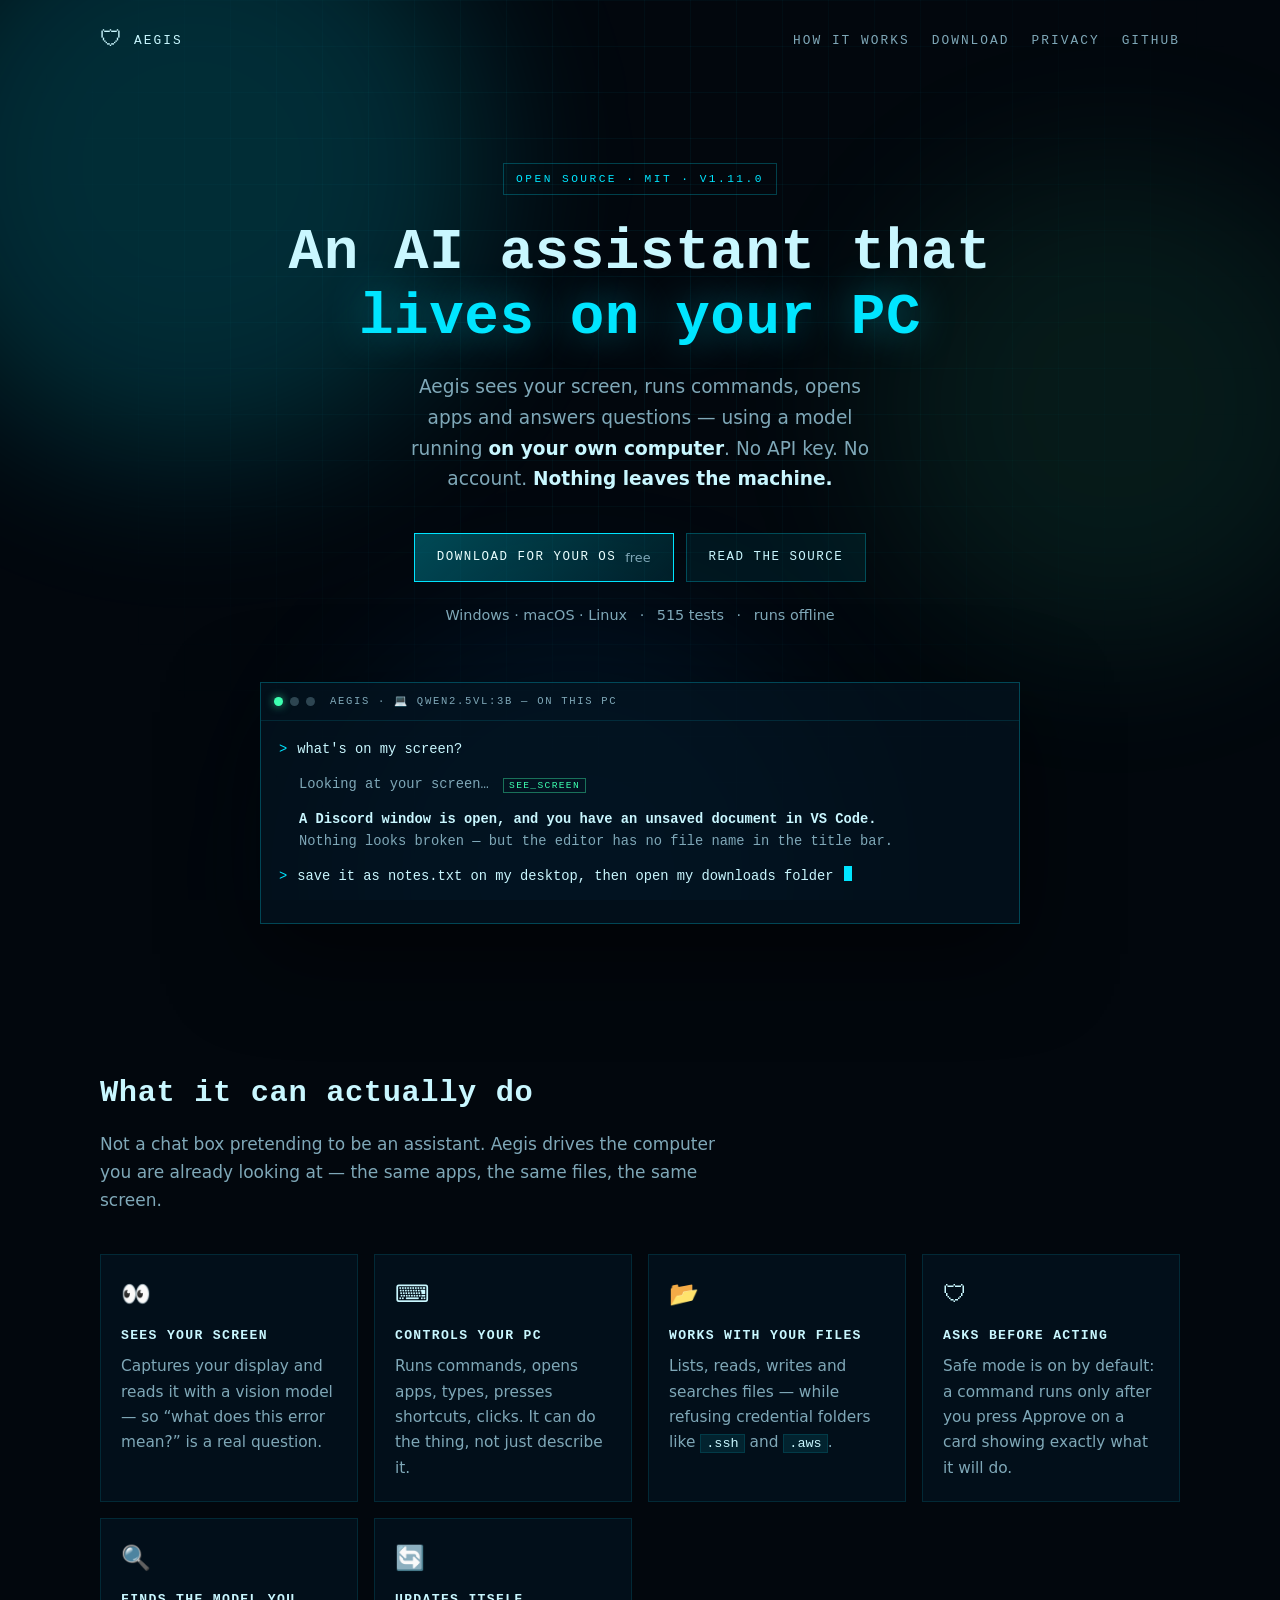
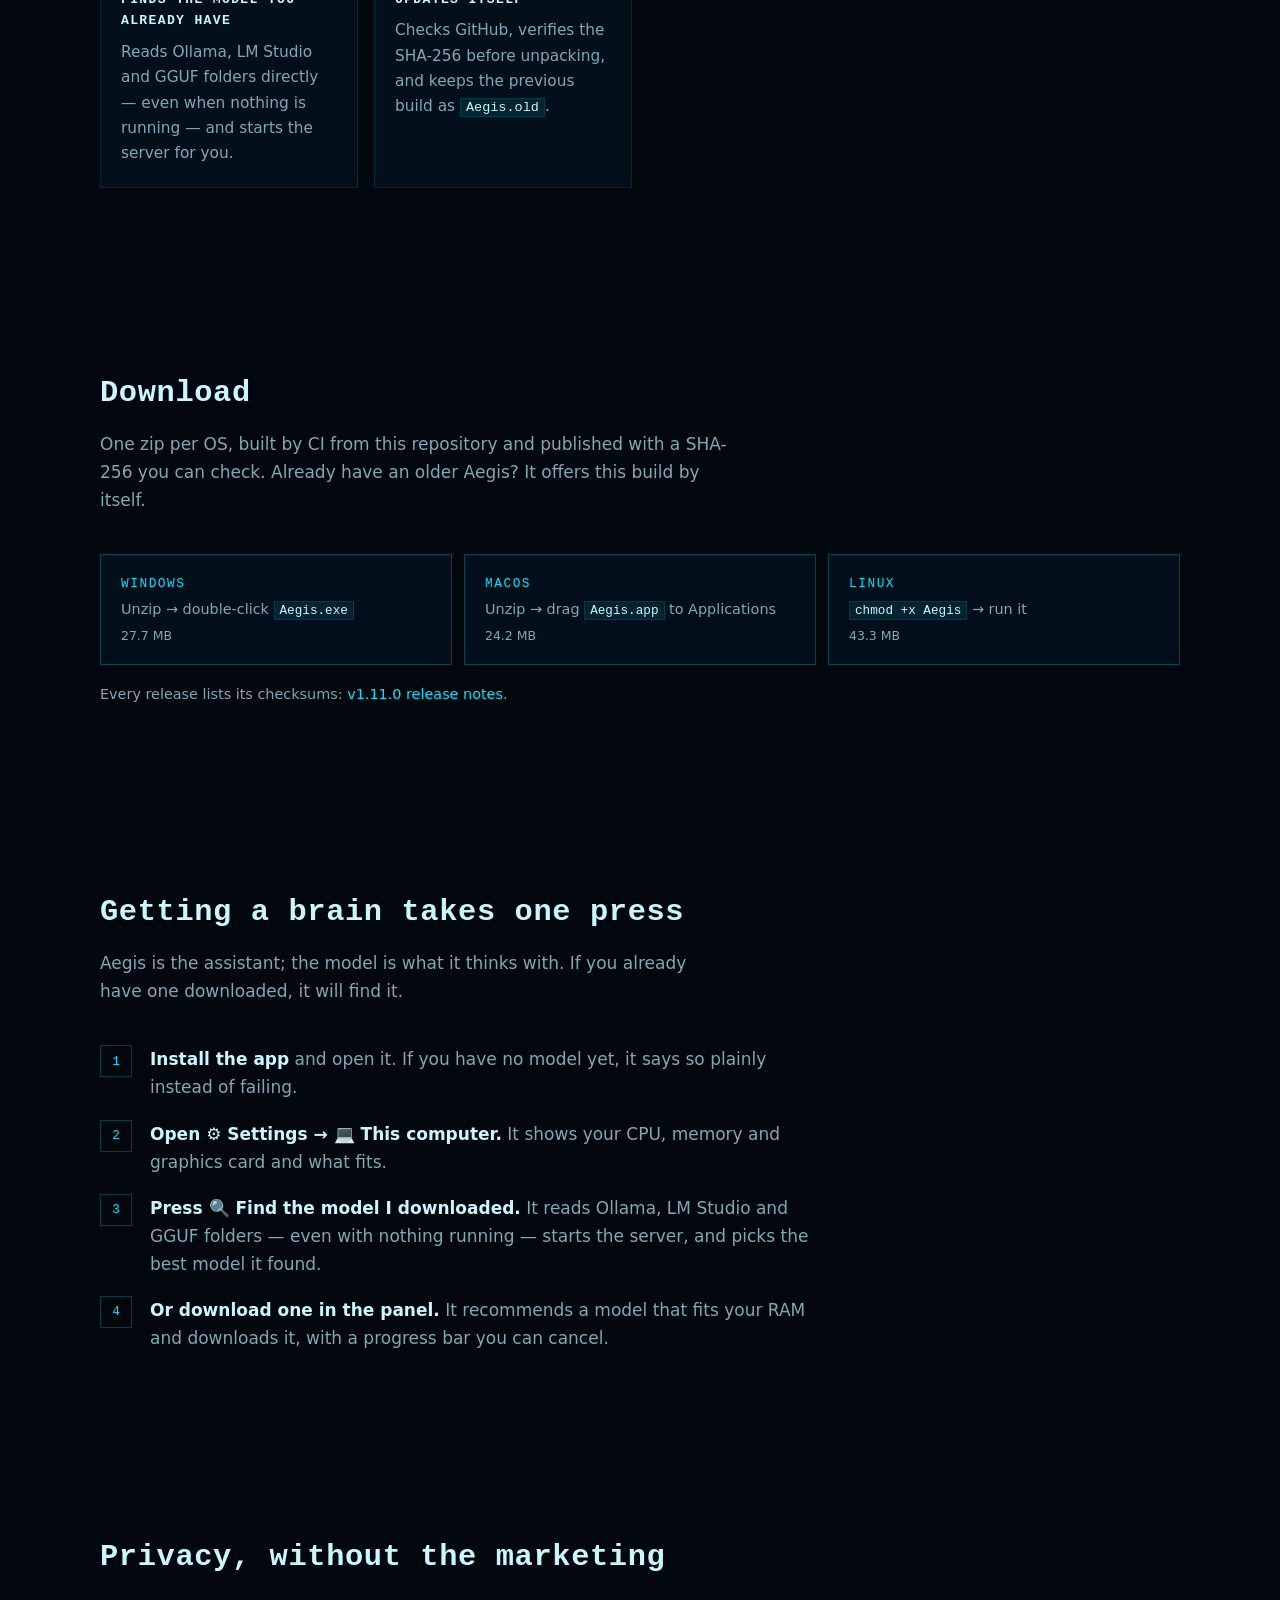
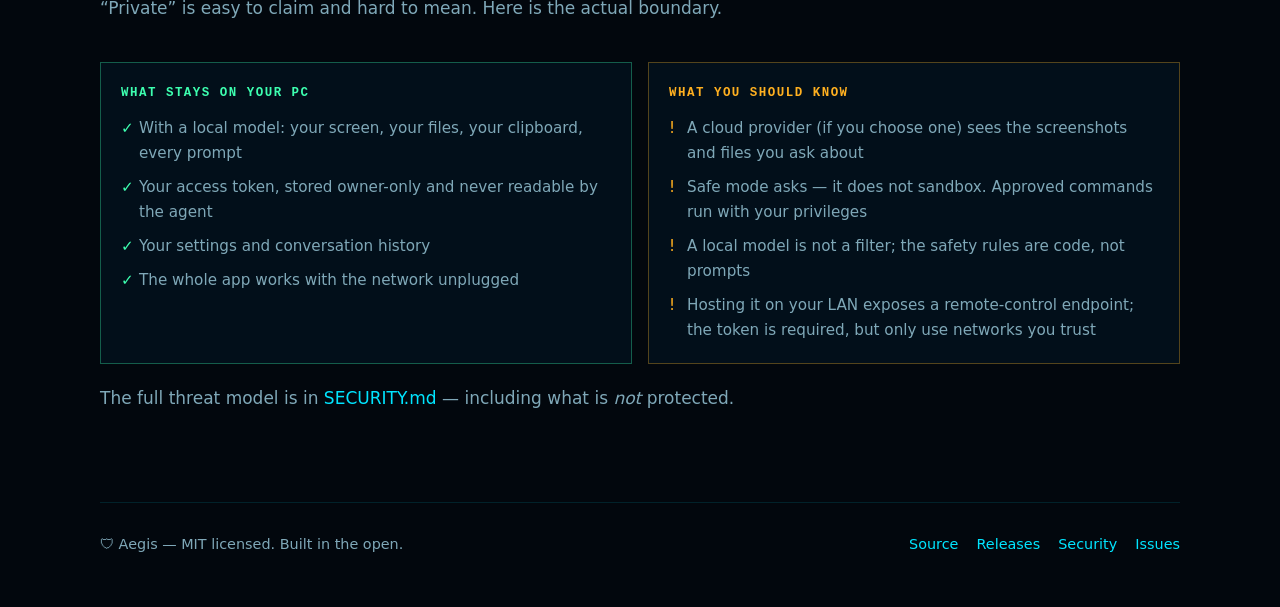
==== site/index.html @ ed48e394 "v1.11.0: find models in any app, and a real landing page Two things from "ok":   1. the wider model " ====
<!DOCTYPE html>
<html lang="en">
<head>
<meta charset="UTF-8" />
<meta name="viewport" content="width=device-width, initial-scale=1.0" />
<title>Aegis — a private AI assistant that lives on your PC</title>
<meta name="description" content="Aegis sees your screen, runs commands, opens apps and answers questions — using a model on your own computer. No API key, no account, nothing leaves the machine." />
<meta property="og:title" content="Aegis — a private AI assistant that lives on your PC" />
<meta property="og:description" content="Free, open source, runs on your own computer. No API key, no account, nothing leaves the machine." />
<meta property="og:type" content="website" />
<link rel="icon" href="data:image/svg+xml,%3Csvg xmlns='http://www.w3.org/2000/svg' viewBox='0 0 100 100'%3E%3Ctext y='.9em' font-size='90'%3E%F0%9F%9B%A1%3C/text%3E%3C/svg%3E" />
<style>
  :root {
    --c: #00e5ff;
    --c-dim: rgba(0, 229, 255, 0.62);
    --c-line: rgba(0, 229, 255, 0.26);
    --c-faint: rgba(0, 229, 255, 0.12);
    --bg: #02070d;
    --panel: rgba(4, 20, 32, 0.72);
    --text: #c9f7ff;
    --muted: #7fa8b8;
    --green: #3dffb0;
    --amber: #ffb020;
    --display: "Orbitron", ui-monospace, "SF Mono", Menlo, Consolas, monospace;
    --body: "Rajdhani", ui-sans-serif, system-ui, -apple-system, "Segoe UI", Roboto, sans-serif;
  }
  * { box-sizing: border-box; margin: 0; padding: 0; }
  html { scroll-behavior: smooth; }
  body {
    background: var(--bg); color: var(--text); font-family: var(--body);
    font-size: 17px; line-height: 1.65; overflow-x: hidden;
    -webkit-font-smoothing: antialiased;
  }
  a { color: var(--c); text-decoration: none; }
  a:hover { text-decoration: underline; }

  /* Animated background: the same aurora + grid the app uses. */
  .bg { position: fixed; inset: 0; z-index: -1; overflow: hidden; }
  .aurora {
    position: absolute; border-radius: 50%; filter: blur(80px); opacity: 0.5;
    animation: drift 22s ease-in-out infinite alternate;
  }
  .a1 { width: 46vw; height: 46vw; left: -8vw; top: -10vw; background: rgba(0, 229, 255, 0.35); }
  .a2 { width: 38vw; height: 38vw; right: -6vw; top: 18vh; background: rgba(61, 255, 176, 0.16); animation-delay: -7s; }
  .a3 { width: 40vw; height: 40vw; left: 25vw; bottom: -18vw; background: rgba(0, 140, 255, 0.2); animation-delay: -13s; }
  .grid {
    position: absolute; inset: 0;
    background-image: linear-gradient(rgba(0, 229, 255, 0.06) 1px, transparent 1px),
                      linear-gradient(90deg, rgba(0, 229, 255, 0.06) 1px, transparent 1px);
    background-size: 46px 46px;
    mask-image: radial-gradient(circle at 50% 30%, #000 0%, transparent 72%);
    -webkit-mask-image: radial-gradient(circle at 50% 30%, #000 0%, transparent 72%);
  }
  @keyframes drift {
    from { transform: translate3d(0, 0, 0) scale(1); }
    to { transform: translate3d(4vw, 3vh, 0) scale(1.12); }
  }
  @media (prefers-reduced-motion: reduce) {
    .aurora { animation: none; }
    html { scroll-behavior: auto; }
  }

  .wrap { width: min(1080px, 92vw); margin: 0 auto; }

  header.top {
    display: flex; align-items: center; justify-content: space-between;
    padding: 22px 0; font-family: var(--display); font-size: 0.8rem;
    letter-spacing: 0.16em; text-transform: uppercase;
  }
  .brand { display: flex; align-items: center; gap: 10px; color: var(--text); }
  .brand .mark { font-size: 1.4rem; }
  nav.top-links { display: flex; gap: 22px; }
  nav.top-links a { color: var(--muted); }
  nav.top-links a:hover { color: var(--c); text-decoration: none; }
  @media (max-width: 640px) { nav.top-links { display: none; } }

  /* Hero */
  .hero { padding: 9vh 0 6vh; text-align: center; }
  .eyebrow {
    display: inline-block; font-family: var(--display); font-size: 0.7rem;
    letter-spacing: 0.22em; text-transform: uppercase; color: var(--c);
    border: 1px solid var(--c-line); padding: 6px 12px; margin-bottom: 26px;
  }
  h1 {
    font-family: var(--display); font-size: clamp(2rem, 5.6vw, 3.6rem);
    line-height: 1.12; letter-spacing: 0.01em; font-weight: 800;
  }
  h1 .glow { color: var(--c); text-shadow: 0 0 40px rgba(0, 229, 255, 0.45); }
  .lede {
    max-width: 40ch; margin: 22px auto 0; font-size: 1.16rem; color: var(--muted);
  }
  .lede strong { color: var(--text); font-weight: 600; }

  .cta-row { display: flex; flex-wrap: wrap; gap: 12px; justify-content: center; margin-top: 38px; }
  .btn {
    display: inline-flex; align-items: center; gap: 9px;
    padding: 13px 22px; border: 1px solid var(--c-line);
    font-family: var(--display); font-size: 0.78rem; letter-spacing: 0.12em;
    text-transform: uppercase; color: var(--text); background: rgba(0, 229, 255, 0.07);
    transition: background 0.18s ease, border-color 0.18s ease, transform 0.18s ease;
  }
  .btn:hover { background: rgba(0, 229, 255, 0.16); border-color: var(--c); text-decoration: none; transform: translateY(-1px); }
  .btn.primary { background: linear-gradient(135deg, rgba(0, 229, 255, 0.3), rgba(0, 229, 255, 0.1)); border-color: var(--c); color: #eaffff; }
  .btn small { font-family: var(--body); letter-spacing: 0; text-transform: none; color: var(--muted); font-size: 0.8rem; }

  .trust { margin-top: 22px; font-size: 0.9rem; color: var(--faint, var(--muted)); }
  .trust span { margin: 0 8px; }

  /* Terminal demo */
  .demo {
    margin: 54px auto 0; max-width: 760px; text-align: left;
    background: var(--panel); border: 1px solid var(--c-line);
    box-shadow: 0 30px 90px rgba(0, 0, 0, 0.55);
  }
  .demo-bar {
    display: flex; align-items: center; gap: 7px; padding: 10px 13px;
    border-bottom: 1px solid var(--c-faint); font-family: var(--display);
    font-size: 0.66rem; letter-spacing: 0.16em; text-transform: uppercase; color: var(--muted);
  }
  .dot { width: 9px; height: 9px; border-radius: 50%; background: rgba(127, 168, 184, 0.35); }
  .dot.on { background: var(--green); box-shadow: 0 0 10px rgba(61, 255, 176, 0.7); }
  .demo-bar .title { margin-left: 8px; }
  .demo-body { padding: 18px 18px 22px; font-family: ui-monospace, "SF Mono", Menlo, Consolas, monospace; font-size: 0.86rem; }
  .line { margin: 0 0 12px; display: flex; gap: 10px; align-items: flex-start; }
  .prompt { color: var(--c); flex: none; }
  .said { color: var(--text); }
  .reply { color: var(--muted); padding-left: 20px; }
  .reply b { color: var(--text); font-weight: 600; }
  .tag {
    font-family: var(--display); font-size: 0.6rem; letter-spacing: 0.14em;
    text-transform: uppercase; color: var(--green); border: 1px solid rgba(61, 255, 176, 0.4);
    padding: 1px 5px; margin-left: 6px;
  }
  .caret { display: inline-block; width: 8px; height: 1.05em; background: var(--c); vertical-align: text-bottom; animation: blink 1.1s step-end infinite; }
  @keyframes blink { 50% { opacity: 0; } }
  @media (prefers-reduced-motion: reduce) { .caret { animation: none; } }

  /* Sections */
  section { padding: 10vh 0; }
  h2 {
    font-family: var(--display); font-size: clamp(1.3rem, 3vw, 1.9rem);
    letter-spacing: 0.02em; margin-bottom: 12px;
  }
  .section-lede { color: var(--muted); max-width: 58ch; margin-bottom: 40px; }

  .cards { display: grid; gap: 16px; grid-template-columns: repeat(auto-fit, minmax(250px, 1fr)); }
  .card {
    background: var(--panel); border: 1px solid var(--c-faint); padding: 20px;
    transition: border-color 0.18s ease, transform 0.18s ease;
  }
  .card:hover { border-color: var(--c-line); transform: translateY(-2px); }
  .card .icon { font-size: 1.5rem; display: block; margin-bottom: 10px; }
  .card h3 {
    font-family: var(--display); font-size: 0.82rem; letter-spacing: 0.1em;
    text-transform: uppercase; margin-bottom: 8px; color: var(--text);
  }
  .card p { color: var(--muted); font-size: 0.96rem; }

  /* Download table */
  .dl { display: grid; gap: 12px; grid-template-columns: repeat(auto-fit, minmax(240px, 1fr)); }
  .dl a {
    display: flex; flex-direction: column; gap: 4px; padding: 18px 20px;
    background: var(--panel); border: 1px solid var(--c-line); color: var(--text);
  }
  .dl a:hover { border-color: var(--c); text-decoration: none; background: rgba(0, 229, 255, 0.09); }
  .dl .os { font-family: var(--display); font-size: 0.8rem; letter-spacing: 0.12em; text-transform: uppercase; color: var(--c); }
  .dl .how { color: var(--muted); font-size: 0.9rem; }
  .dl .size { color: var(--muted); font-size: 0.78rem; font-variant-numeric: tabular-nums; }

  .steps { counter-reset: step; display: grid; gap: 18px; max-width: 720px; }
  .step { display: grid; grid-template-columns: 34px 1fr; gap: 16px; align-items: start; }
  .step::before {
    counter-increment: step; content: counter(step);
    font-family: var(--display); font-size: 0.8rem; color: var(--c);
    border: 1px solid var(--c-line); width: 30px; height: 30px;
    display: grid; place-items: center;
  }
  .step p { color: var(--muted); }
  .step strong { color: var(--text); }
  code {
    font-family: ui-monospace, Menlo, Consolas, monospace; font-size: 0.88em;
    background: rgba(0, 229, 255, 0.09); border: 1px solid var(--c-faint);
    padding: 1px 5px; color: var(--text);
  }

  /* Privacy: the honest part */
  .two { display: grid; gap: 16px; grid-template-columns: repeat(auto-fit, minmax(280px, 1fr)); }
  .box { border: 1px solid var(--c-faint); padding: 20px; background: var(--panel); }
  .box.yes { border-color: rgba(61, 255, 176, 0.32); }
  .box.no { border-color: rgba(255, 176, 32, 0.32); }
  .box h3 { font-family: var(--display); font-size: 0.78rem; letter-spacing: 0.12em; text-transform: uppercase; margin-bottom: 12px; }
  .box.yes h3 { color: var(--green); }
  .box.no h3 { color: var(--amber); }
  .box ul { list-style: none; display: grid; gap: 9px; }
  .box li { color: var(--muted); font-size: 0.95rem; padding-left: 18px; position: relative; }
  .box li::before { position: absolute; left: 0; }
  .box.yes li::before { content: "✓"; color: var(--green); }
  .box.no li::before { content: "!"; color: var(--amber); }

  footer {
    border-top: 1px solid var(--c-faint); padding: 30px 0 50px;
    font-size: 0.9rem; color: var(--muted);
  }
  footer .row { display: flex; flex-wrap: wrap; gap: 14px; justify-content: space-between; align-items: center; }
  footer nav { display: flex; gap: 18px; flex-wrap: wrap; }

  .reveal { opacity: 0; transform: translateY(14px); transition: opacity 0.6s ease, transform 0.6s ease; }
  .reveal.in { opacity: 1; transform: none; }
  @media (prefers-reduced-motion: reduce) { .reveal { opacity: 1; transform: none; transition: none; } }
</style>
</head>
<body>
<div class="bg" aria-hidden="true">
  <div class="aurora a1"></div>
  <div class="aurora a2"></div>
  <div class="aurora a3"></div>
  <div class="grid"></div>
</div>

<div class="wrap">
  <header class="top">
    <span class="brand"><span class="mark" aria-hidden="true">🛡</span> Aegis</span>
    <nav class="top-links">
      <a href="#how">How it works</a>
      <a href="#download">Download</a>
      <a href="#privacy">Privacy</a>
      <a href="https://github.com/samuelmelkie2020-hue/Aegis">GitHub</a>
    </nav>
  </header>

  <main>
    <section class="hero">
      <span class="eyebrow">Open source · MIT · v1.11.0</span>
      <h1>An AI assistant that<br /><span class="glow">lives on your PC</span></h1>
      <p class="lede">
        Aegis sees your screen, runs commands, opens apps and answers questions —
        using a model running <strong>on your own computer</strong>.
        No API key. No account. <strong>Nothing leaves the machine.</strong>
      </p>

      <div class="cta-row">
        <a class="btn primary" href="#download">Download for your OS <small>free</small></a>
        <a class="btn" href="https://github.com/samuelmelkie2020-hue/Aegis">Read the source</a>
      </div>

      <p class="trust">
        Windows · macOS · Linux
        <span aria-hidden="true">·</span> 515 tests
        <span aria-hidden="true">·</span> runs offline
      </p>

      <div class="demo" role="img" aria-label="A conversation with Aegis: the user asks what is on their screen, Aegis looks at the screen and answers.">
        <div class="demo-bar">
          <span class="dot on"></span><span class="dot"></span><span class="dot"></span>
          <span class="title">Aegis · 💻 qwen2.5vl:3b — on this PC</span>
        </div>
        <div class="demo-body">
          <p class="line"><span class="prompt">&gt;</span><span class="said">what's on my screen?</span></p>
          <p class="line reply"><span>Looking at your screen… <span class="tag">see_screen</span></span></p>
          <p class="line reply"><span><b>A Discord window is open, and you have an unsaved document in VS Code.</b><br />
            Nothing looks broken — but the editor has no file name in the title bar.</span></p>
          <p class="line"><span class="prompt">&gt;</span><span class="said">save it as notes.txt on my desktop, then open my downloads folder</span><span class="caret" aria-hidden="true"></span></p>
        </div>
      </div>
    </section>

    <section id="how" class="reveal">
      <h2>What it can actually do</h2>
      <p class="section-lede">
        Not a chat box pretending to be an assistant. Aegis drives the computer you are
        already looking at — the same apps, the same files, the same screen.
      </p>
      <div class="cards">
        <div class="card"><span class="icon" aria-hidden="true">👀</span><h3>Sees your screen</h3>
          <p>Captures your display and reads it with a vision model — so “what does this error mean?” is a real question.</p></div>
        <div class="card"><span class="icon" aria-hidden="true">⌨️</span><h3>Controls your PC</h3>
          <p>Runs commands, opens apps, types, presses shortcuts, clicks. It can do the thing, not just describe it.</p></div>
        <div class="card"><span class="icon" aria-hidden="true">📂</span><h3>Works with your files</h3>
          <p>Lists, reads, writes and searches files — while refusing credential folders like <code>.ssh</code> and <code>.aws</code>.</p></div>
        <div class="card"><span class="icon" aria-hidden="true">🛡</span><h3>Asks before acting</h3>
          <p>Safe mode is on by default: a command runs only after you press Approve on a card showing exactly what it will do.</p></div>
        <div class="card"><span class="icon" aria-hidden="true">🔍</span><h3>Finds the model you already have</h3>
          <p>Reads Ollama, LM Studio and GGUF folders directly — even when nothing is running — and starts the server for you.</p></div>
        <div class="card"><span class="icon" aria-hidden="true">🔄</span><h3>Updates itself</h3>
          <p>Checks GitHub, verifies the SHA-256 before unpacking, and keeps the previous build as <code>Aegis.old</code>.</p></div>
      </div>
    </section>

    <section id="download" class="reveal">
      <h2>Download</h2>
      <p class="section-lede">
        One zip per OS, built by CI from this repository and published with a SHA-256
        you can check. Already have an older Aegis? It offers this build by itself.
      </p>
      <div class="dl">
        <a href="https://github.com/samuelmelkie2020-hue/Aegis/releases/download/v1.11.0/Aegis-windows.zip">
          <span class="os">Windows</span>
          <span class="how">Unzip → double-click <code>Aegis.exe</code></span>
          <span class="size">27.7 MB</span>
        </a>
        <a href="https://github.com/samuelmelkie2020-hue/Aegis/releases/download/v1.11.0/Aegis-macos.zip">
          <span class="os">macOS</span>
          <span class="how">Unzip → drag <code>Aegis.app</code> to Applications</span>
          <span class="size">24.2 MB</span>
        </a>
        <a href="https://github.com/samuelmelkie2020-hue/Aegis/releases/download/v1.11.0/Aegis-linux.zip">
          <span class="os">Linux</span>
          <span class="how"><code>chmod +x Aegis</code> → run it</span>
          <span class="size">43.3 MB</span>
        </a>
      </div>
      <p style="margin-top: 18px; color: var(--muted); font-size: 0.9rem;">
        Every release lists its checksums:
        <a href="https://github.com/samuelmelkie2020-hue/Aegis/releases/tag/v1.11.0">v1.11.0 release notes</a>.
      </p>
    </section>

    <section class="reveal">
      <h2>Getting a brain takes one press</h2>
      <p class="section-lede">
        Aegis is the assistant; the model is what it thinks with. If you already have one
        downloaded, it will find it.
      </p>
      <div class="steps">
        <div class="step"><p><strong>Install the app</strong> and open it. If you have no model yet, it says so plainly instead of failing.</p></div>
        <div class="step"><p><strong>Open ⚙️ Settings → 💻 This computer.</strong> It shows your CPU, memory and graphics card and what fits.</p></div>
        <div class="step"><p><strong>Press 🔍 Find the model I downloaded.</strong> It reads Ollama, LM Studio and GGUF folders — even with nothing running — starts the server, and picks the best model it found.</p></div>
        <div class="step"><p><strong>Or download one in the panel.</strong> It recommends a model that fits your RAM and downloads it, with a progress bar you can cancel.</p></div>
      </div>
    </section>

    <section id="privacy" class="reveal">
      <h2>Privacy, without the marketing</h2>
      <p class="section-lede">
        “Private” is easy to claim and hard to mean. Here is the actual boundary.
      </p>
      <div class="two">
        <div class="box yes">
          <h3>What stays on your PC</h3>
          <ul>
            <li>With a local model: your screen, your files, your clipboard, every prompt</li>
            <li>Your access token, stored owner-only and never readable by the agent</li>
            <li>Your settings and conversation history</li>
            <li>The whole app works with the network unplugged</li>
          </ul>
        </div>
        <div class="box no">
          <h3>What you should know</h3>
          <ul>
            <li>A cloud provider (if you choose one) sees the screenshots and files you ask about</li>
            <li>Safe mode asks — it does not sandbox. Approved commands run with your privileges</li>
            <li>A local model is not a filter; the safety rules are code, not prompts</li>
            <li>Hosting it on your LAN exposes a remote-control endpoint; the token is required, but only use networks you trust</li>
          </ul>
        </div>
      </div>
      <p style="margin-top: 20px; color: var(--muted);">
        The full threat model is in
        <a href="https://github.com/samuelmelkie2020-hue/Aegis/blob/main/SECURITY.md">SECURITY.md</a>
        — including what is <em>not</em> protected.
      </p>
    </section>
  </main>

  <footer>
    <div class="row">
      <span>🛡 Aegis — MIT licensed. Built in the open.</span>
      <nav>
        <a href="https://github.com/samuelmelkie2020-hue/Aegis">Source</a>
        <a href="https://github.com/samuelmelkie2020-hue/Aegis/releases">Releases</a>
        <a href="https://github.com/samuelmelkie2020-hue/Aegis/blob/main/SECURITY.md">Security</a>
        <a href="https://github.com/samuelmelkie2020-hue/Aegis/issues">Issues</a>
      </nav>
    </div>
  </footer>
</div>

<script>
  // Reveal on scroll, with no dependency and no layout shift if JS is off.
  const items = document.querySelectorAll(".reveal");
  if ("IntersectionObserver" in window) {
    const io = new IntersectionObserver((entries) => {
      for (const entry of entries) {
        if (entry.isIntersecting) {
          entry.target.classList.add("in");
          io.unobserve(entry.target);
        }
      }
    }, { rootMargin: "0px 0px -12% 0px" });
    items.forEach((el) => io.observe(el));
  } else {
    items.forEach((el) => el.classList.add("in"));
  }
</script>
</body>
</html>
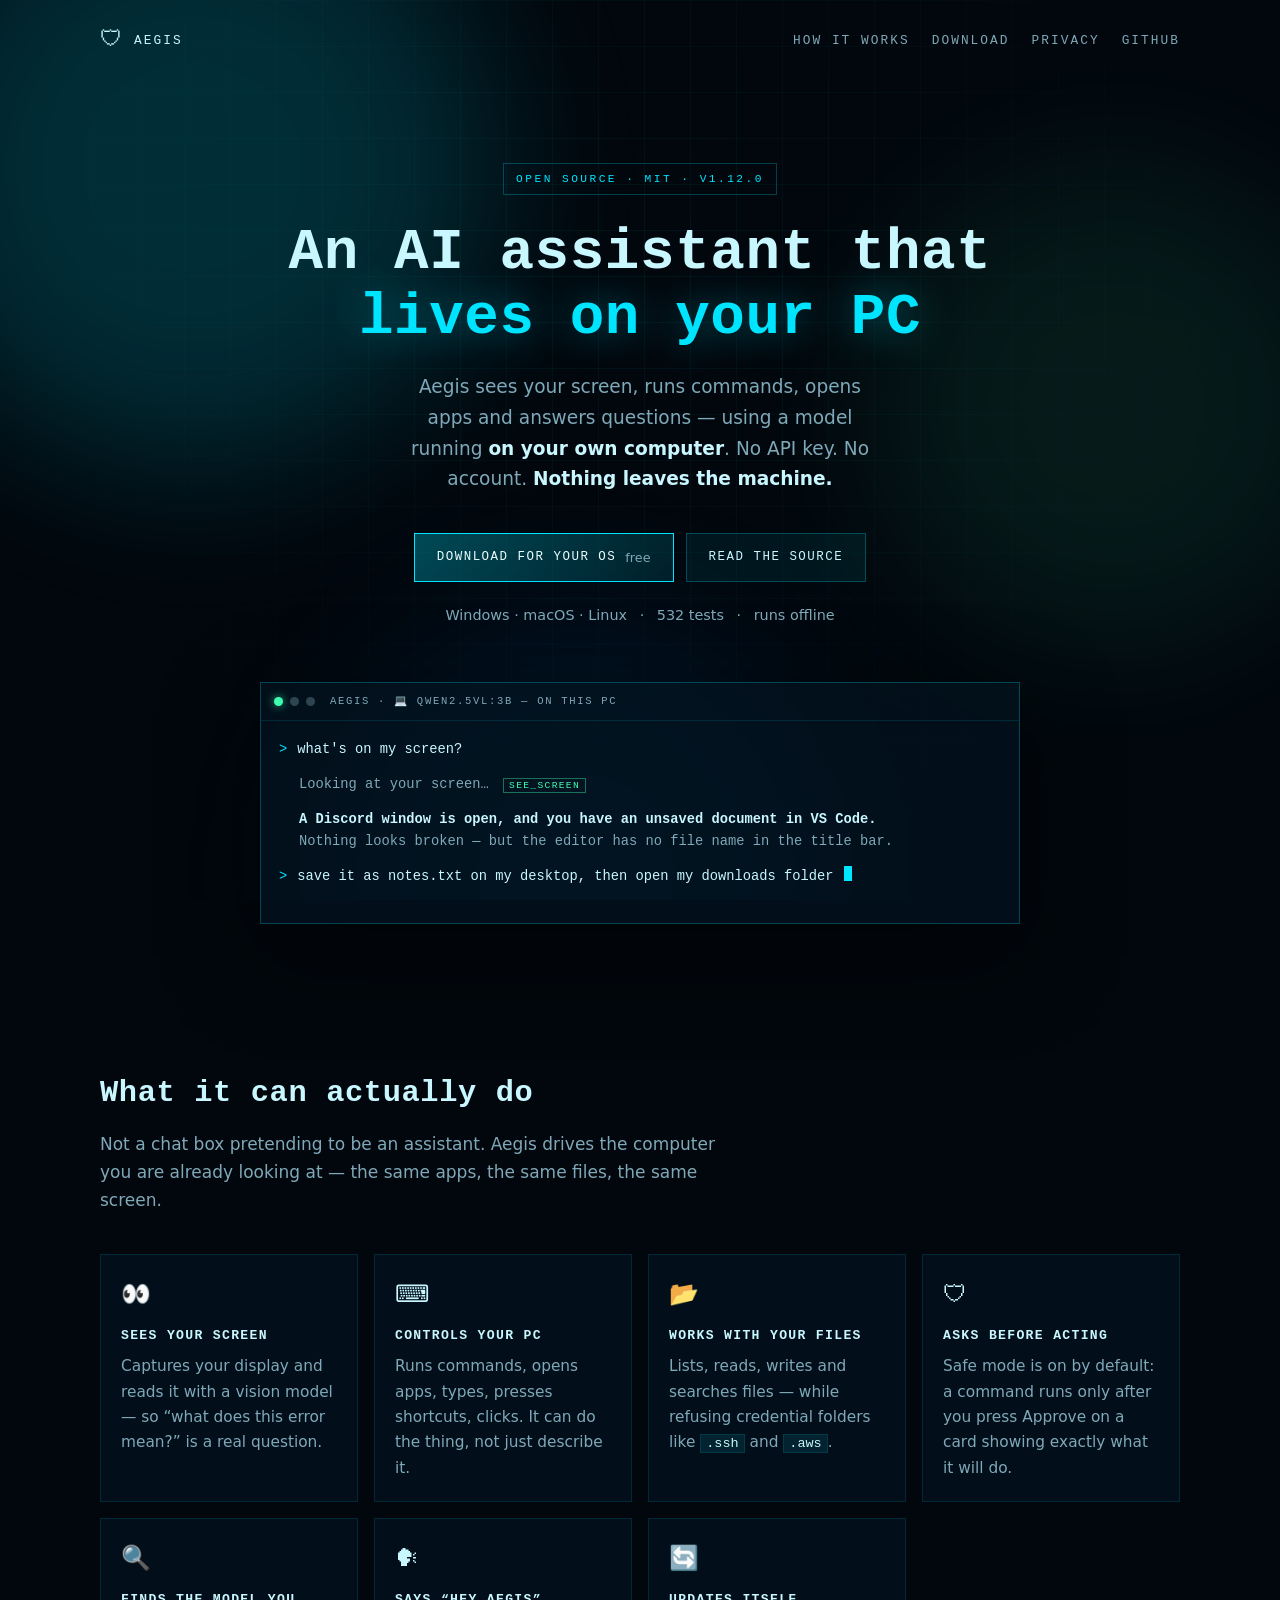
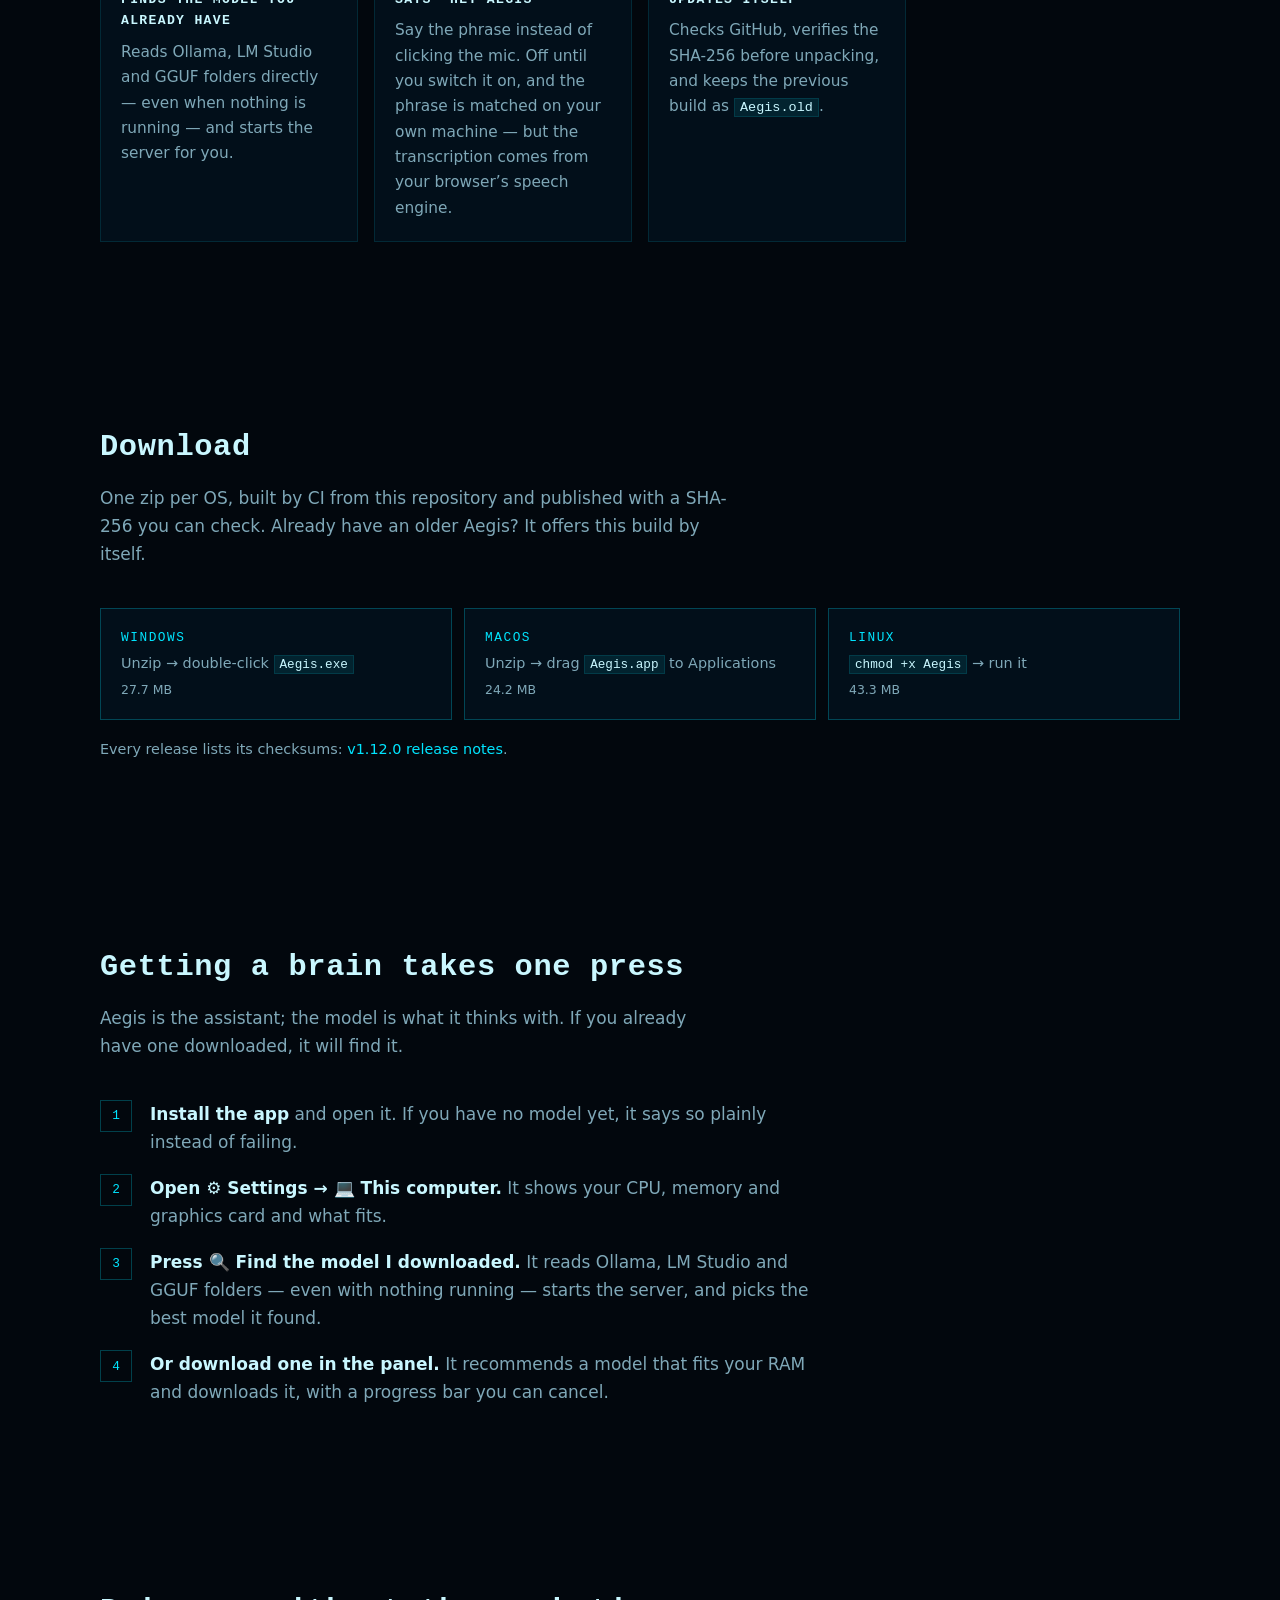
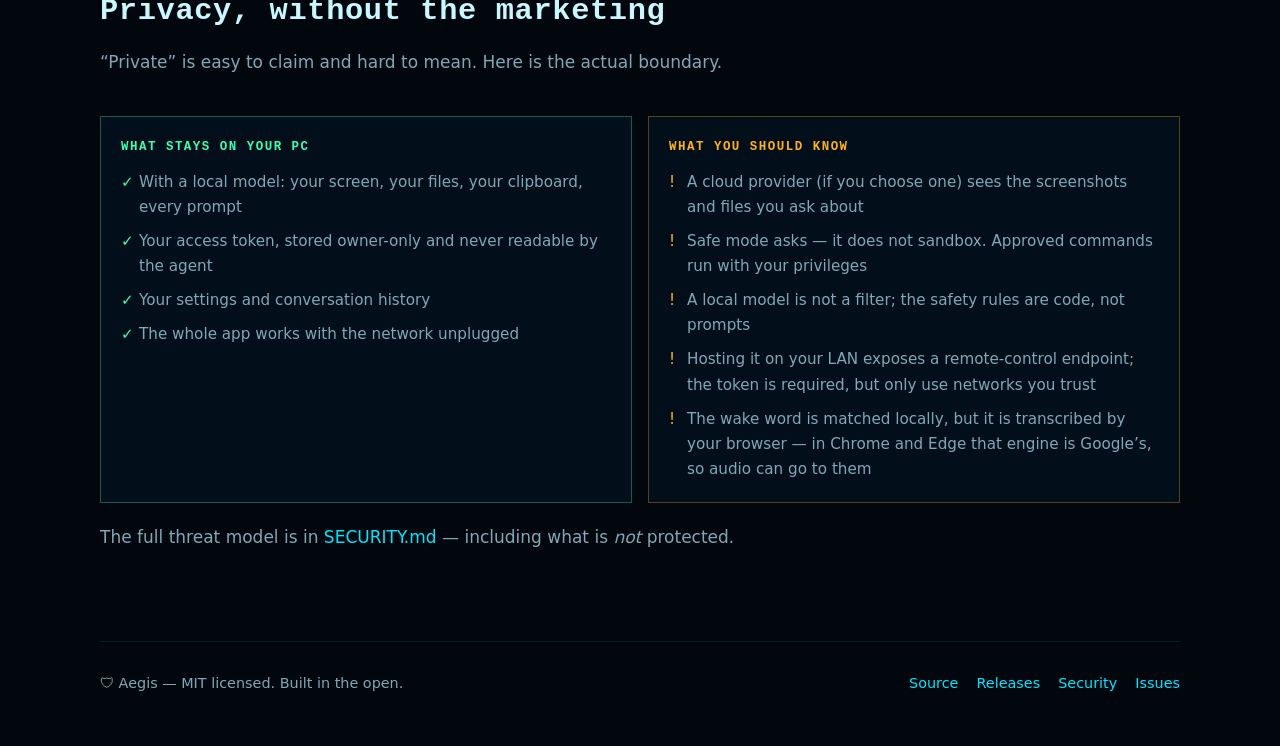
==== commit 7542a6d4: "v1.12.0: say "Hey Aegis" A wake word, off until you switch it on, matched on your own machine.  The " ====
--- a/site/index.html
+++ b/site/index.html
@@ -230,7 +230,7 @@
 
   <main>
     <section class="hero">
-      <span class="eyebrow">Open source · MIT · v1.11.0</span>
+      <span class="eyebrow">Open source · MIT · v1.12.0</span>
       <h1>An AI assistant that<br /><span class="glow">lives on your PC</span></h1>
       <p class="lede">
         Aegis sees your screen, runs commands, opens apps and answers questions —
@@ -245,7 +245,7 @@
 
       <p class="trust">
         Windows · macOS · Linux
-        <span aria-hidden="true">·</span> 515 tests
+        <span aria-hidden="true">·</span> 532 tests
         <span aria-hidden="true">·</span> runs offline
       </p>
 
@@ -281,6 +281,9 @@
           <p>Safe mode is on by default: a command runs only after you press Approve on a card showing exactly what it will do.</p></div>
         <div class="card"><span class="icon" aria-hidden="true">🔍</span><h3>Finds the model you already have</h3>
           <p>Reads Ollama, LM Studio and GGUF folders directly — even when nothing is running — and starts the server for you.</p></div>
+        <div class="card"><span class="icon" aria-hidden="true">🗣</span><h3>Says “Hey Aegis”</h3>
+          <p>Say the phrase instead of clicking the mic. Off until you switch it on, and the phrase is
+          matched on your own machine — but the transcription comes from your browser’s speech engine.</p></div>
         <div class="card"><span class="icon" aria-hidden="true">🔄</span><h3>Updates itself</h3>
           <p>Checks GitHub, verifies the SHA-256 before unpacking, and keeps the previous build as <code>Aegis.old</code>.</p></div>
       </div>
@@ -293,17 +296,17 @@
         you can check. Already have an older Aegis? It offers this build by itself.
       </p>
       <div class="dl">
-        <a href="https://github.com/samuelmelkie2020-hue/Aegis/releases/download/v1.11.0/Aegis-windows.zip">
+        <a href="https://github.com/samuelmelkie2020-hue/Aegis/releases/download/v1.12.0/Aegis-windows.zip">
           <span class="os">Windows</span>
           <span class="how">Unzip → double-click <code>Aegis.exe</code></span>
           <span class="size">27.7 MB</span>
         </a>
-        <a href="https://github.com/samuelmelkie2020-hue/Aegis/releases/download/v1.11.0/Aegis-macos.zip">
+        <a href="https://github.com/samuelmelkie2020-hue/Aegis/releases/download/v1.12.0/Aegis-macos.zip">
           <span class="os">macOS</span>
           <span class="how">Unzip → drag <code>Aegis.app</code> to Applications</span>
           <span class="size">24.2 MB</span>
         </a>
-        <a href="https://github.com/samuelmelkie2020-hue/Aegis/releases/download/v1.11.0/Aegis-linux.zip">
+        <a href="https://github.com/samuelmelkie2020-hue/Aegis/releases/download/v1.12.0/Aegis-linux.zip">
           <span class="os">Linux</span>
           <span class="how"><code>chmod +x Aegis</code> → run it</span>
           <span class="size">43.3 MB</span>
@@ -311,7 +314,7 @@
       </div>
       <p style="margin-top: 18px; color: var(--muted); font-size: 0.9rem;">
         Every release lists its checksums:
-        <a href="https://github.com/samuelmelkie2020-hue/Aegis/releases/tag/v1.11.0">v1.11.0 release notes</a>.
+        <a href="https://github.com/samuelmelkie2020-hue/Aegis/releases/tag/v1.12.0">v1.12.0 release notes</a>.
       </p>
     </section>
 
@@ -351,6 +354,7 @@
             <li>Safe mode asks — it does not sandbox. Approved commands run with your privileges</li>
             <li>A local model is not a filter; the safety rules are code, not prompts</li>
             <li>Hosting it on your LAN exposes a remote-control endpoint; the token is required, but only use networks you trust</li>
+            <li>The wake word is matched locally, but it is transcribed by your browser — in Chrome and Edge that engine is Google’s, so audio can go to them</li>
           </ul>
         </div>
       </div>
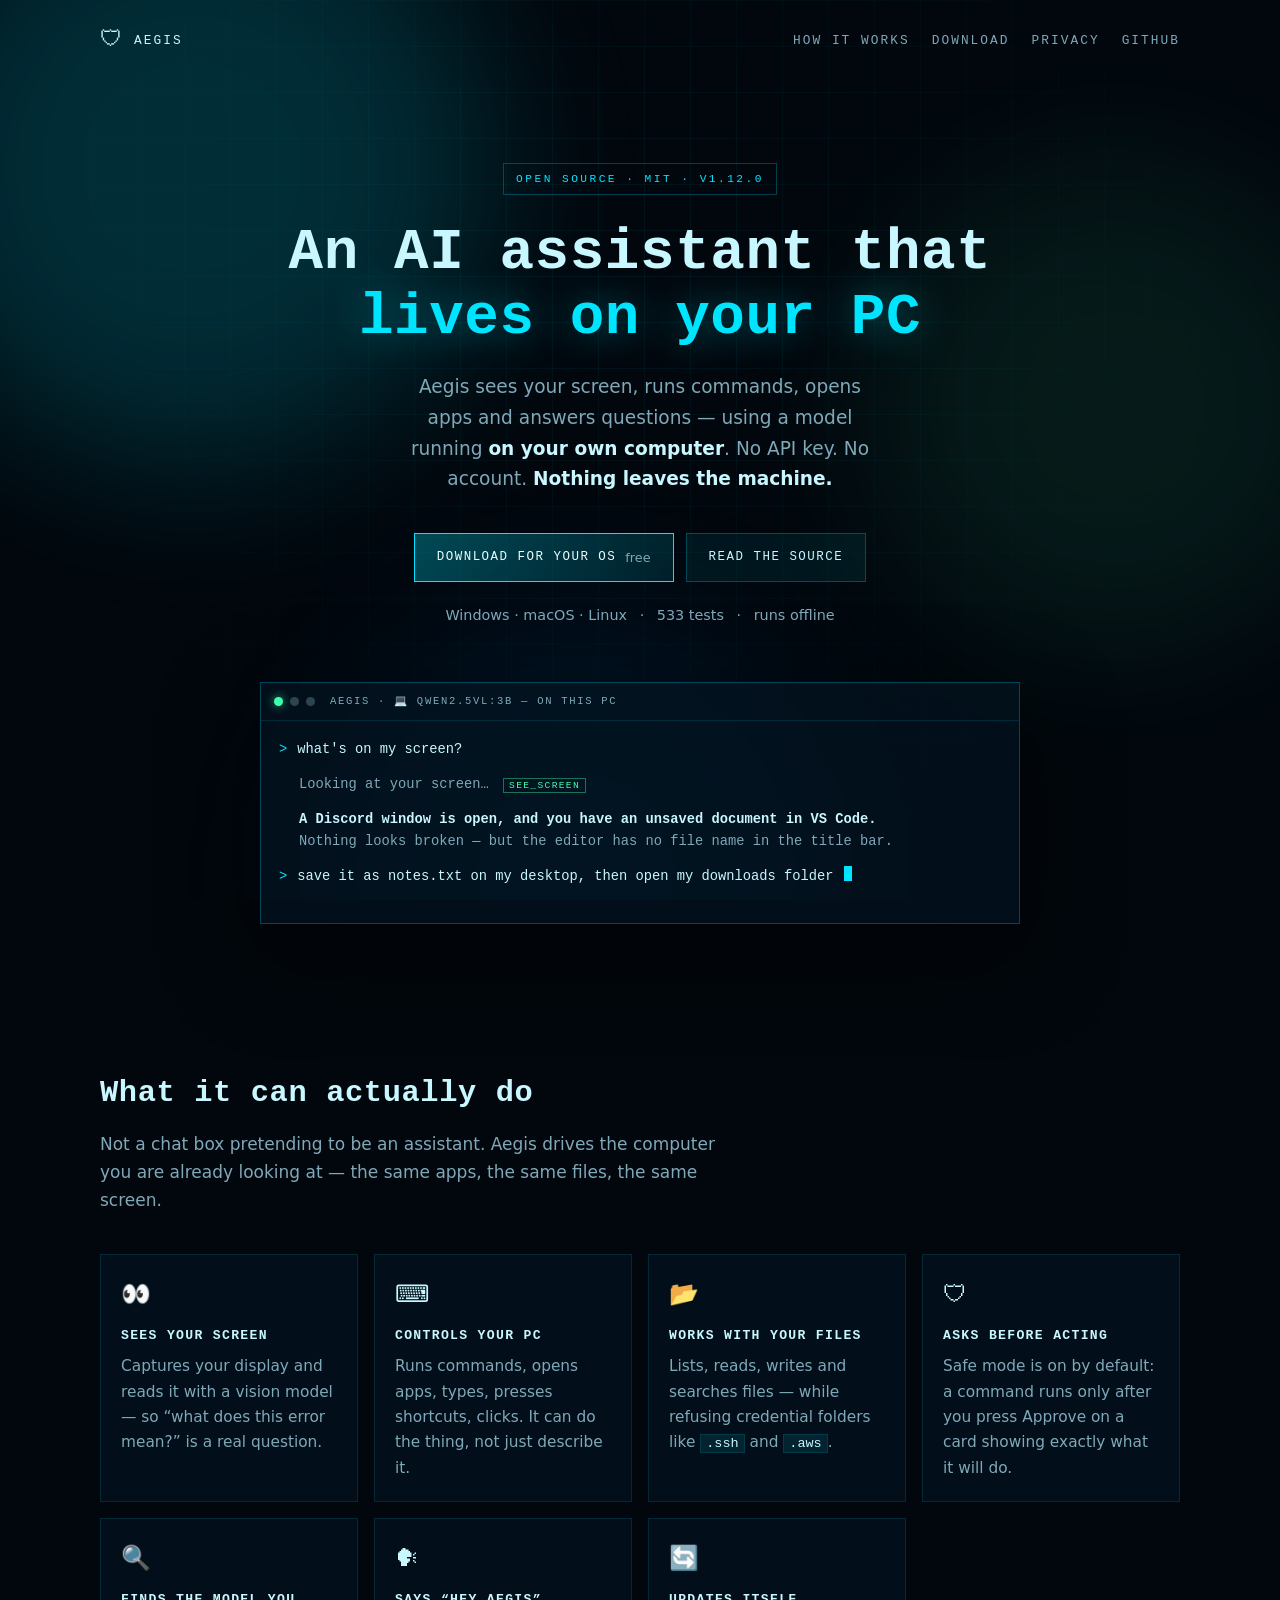
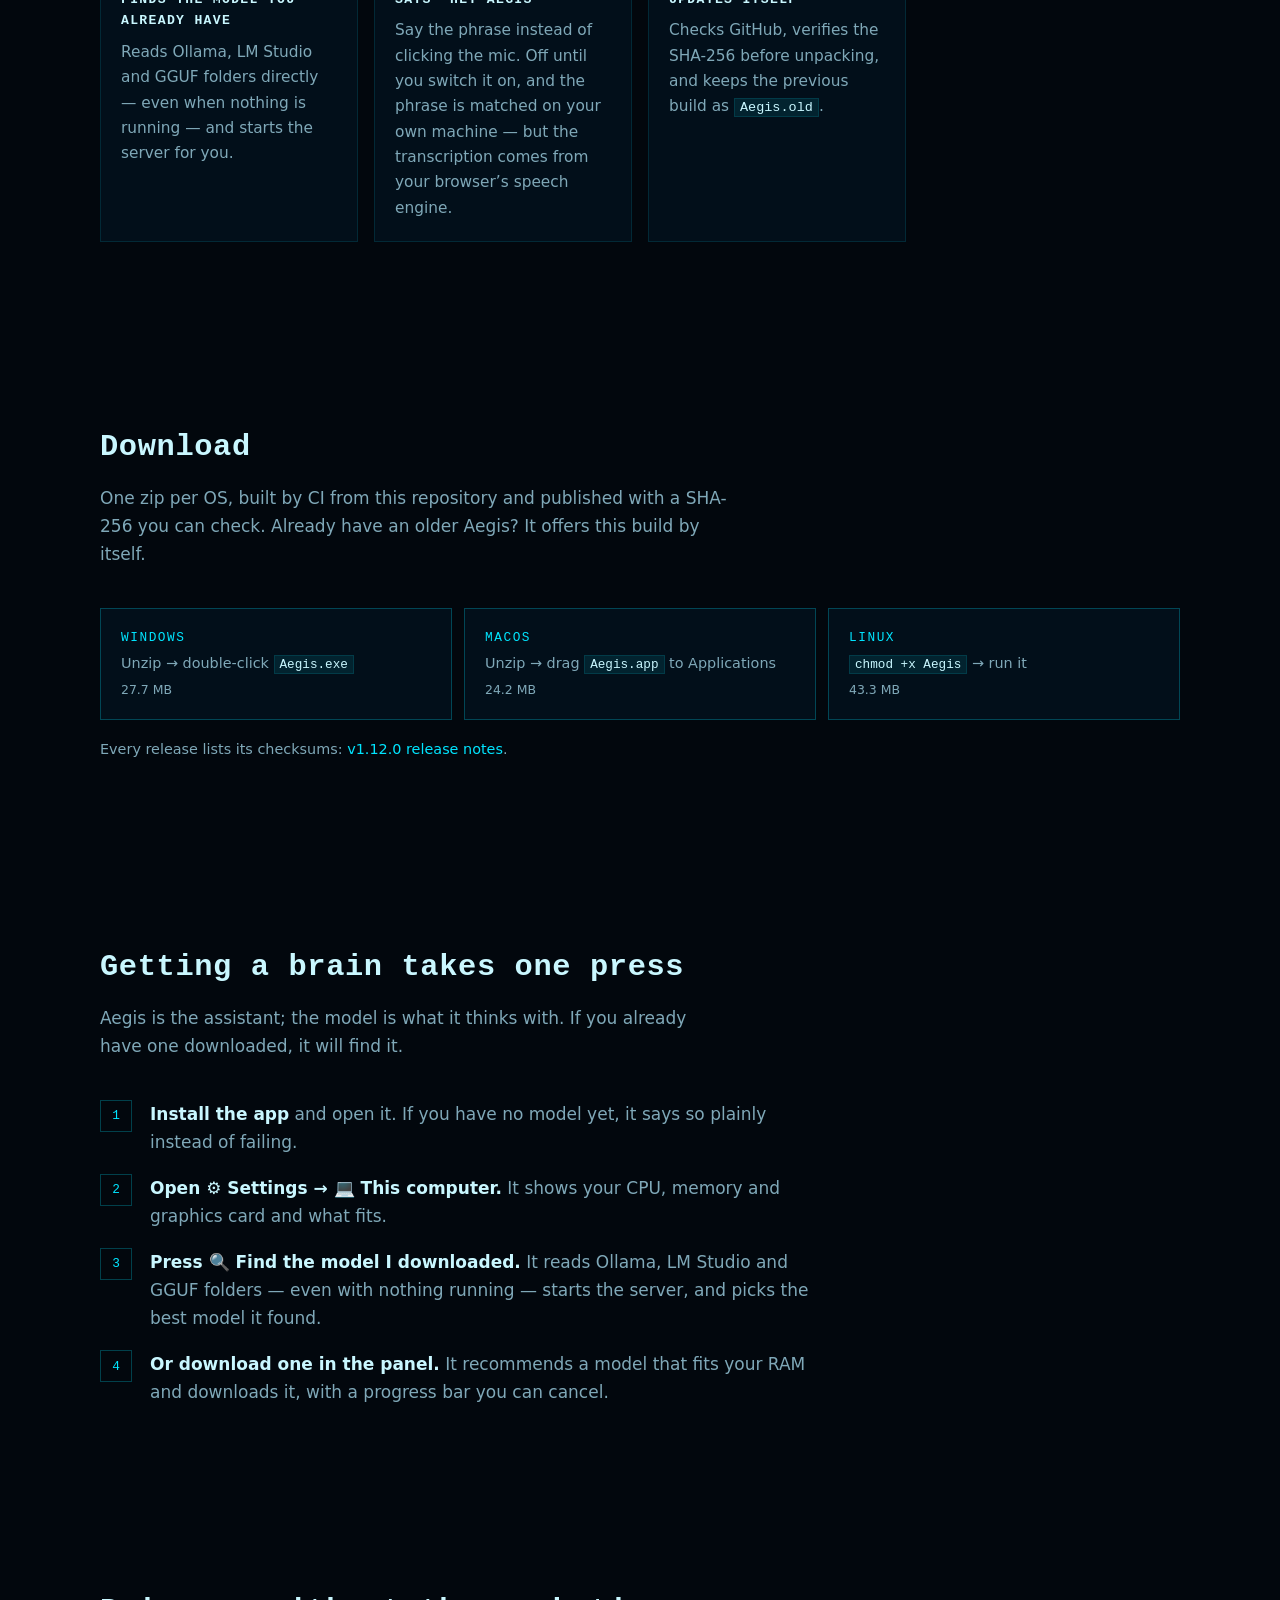
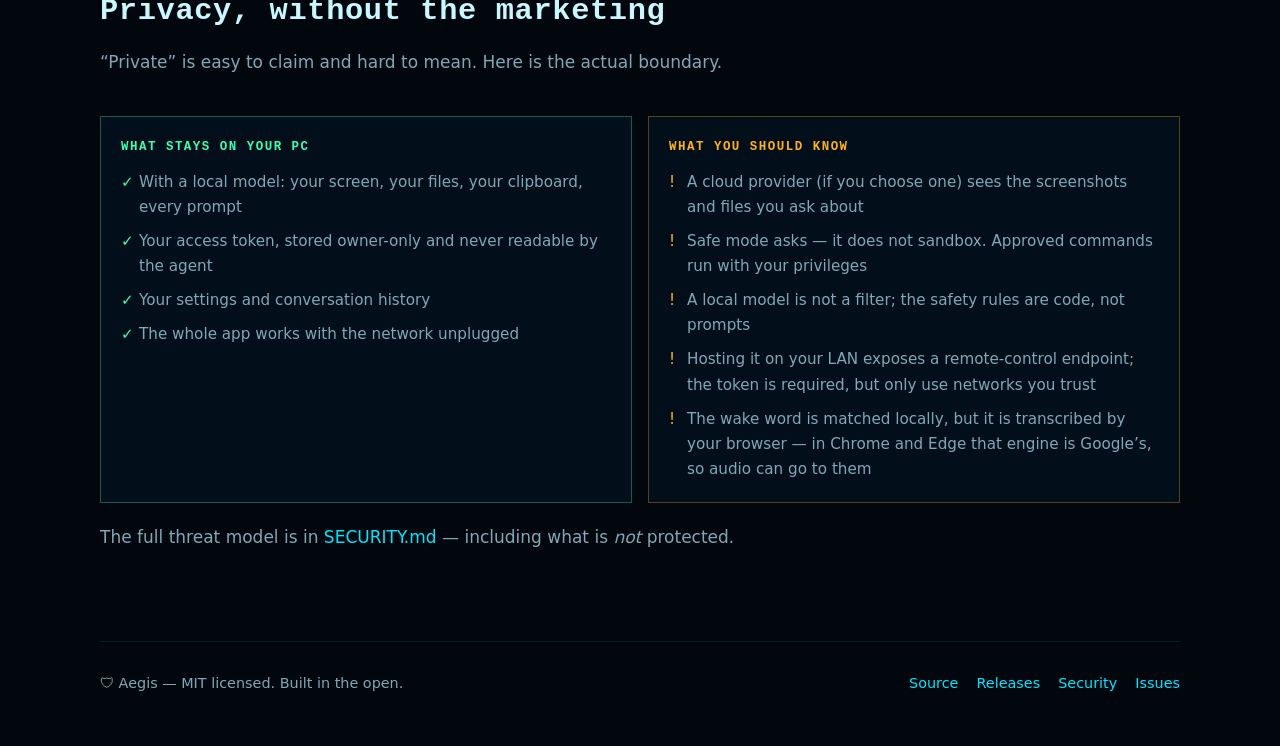
==== commit 1aed0f1b: "Publish the website on GitHub Pages (no token needed) Vercel is blocked on an account permission: re" ====
--- a/site/index.html
+++ b/site/index.html
@@ -245,7 +245,7 @@
 
       <p class="trust">
         Windows · macOS · Linux
-        <span aria-hidden="true">·</span> 532 tests
+        <span aria-hidden="true">·</span> 533 tests
         <span aria-hidden="true">·</span> runs offline
       </p>
 
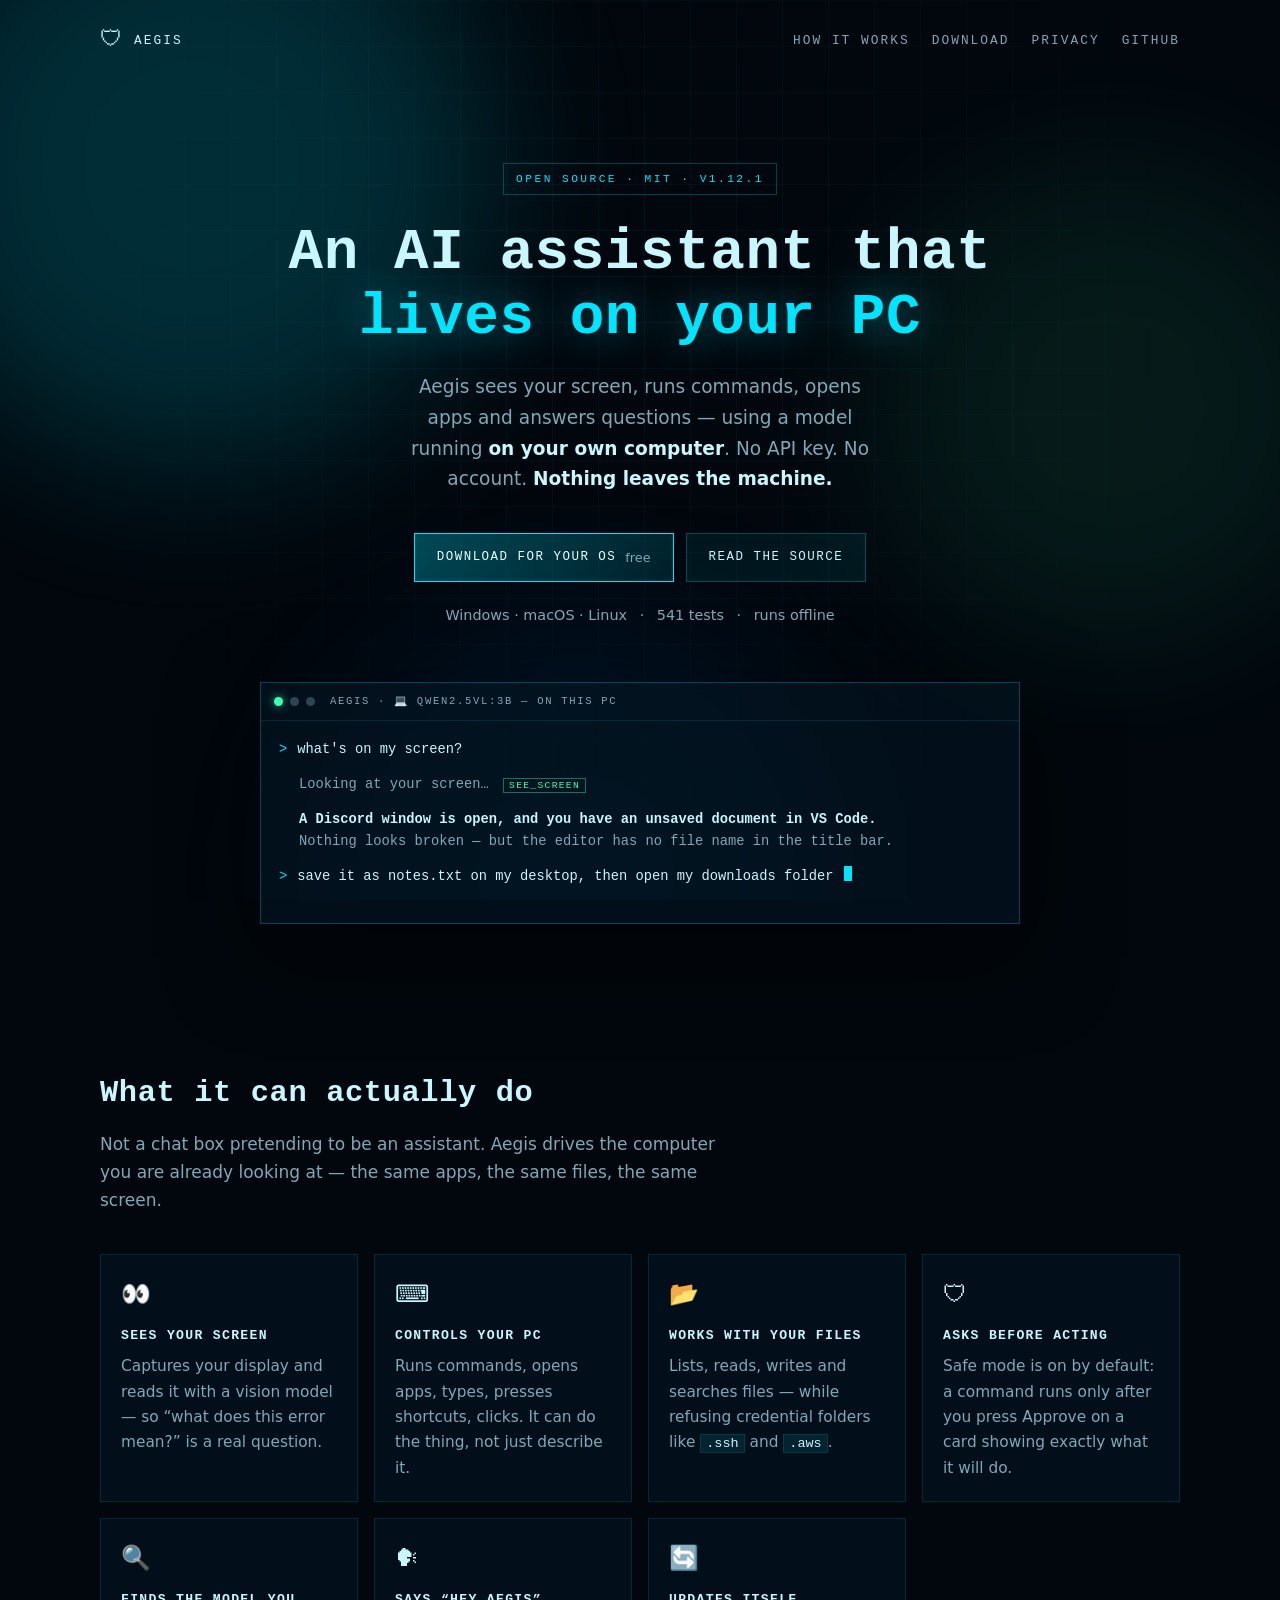
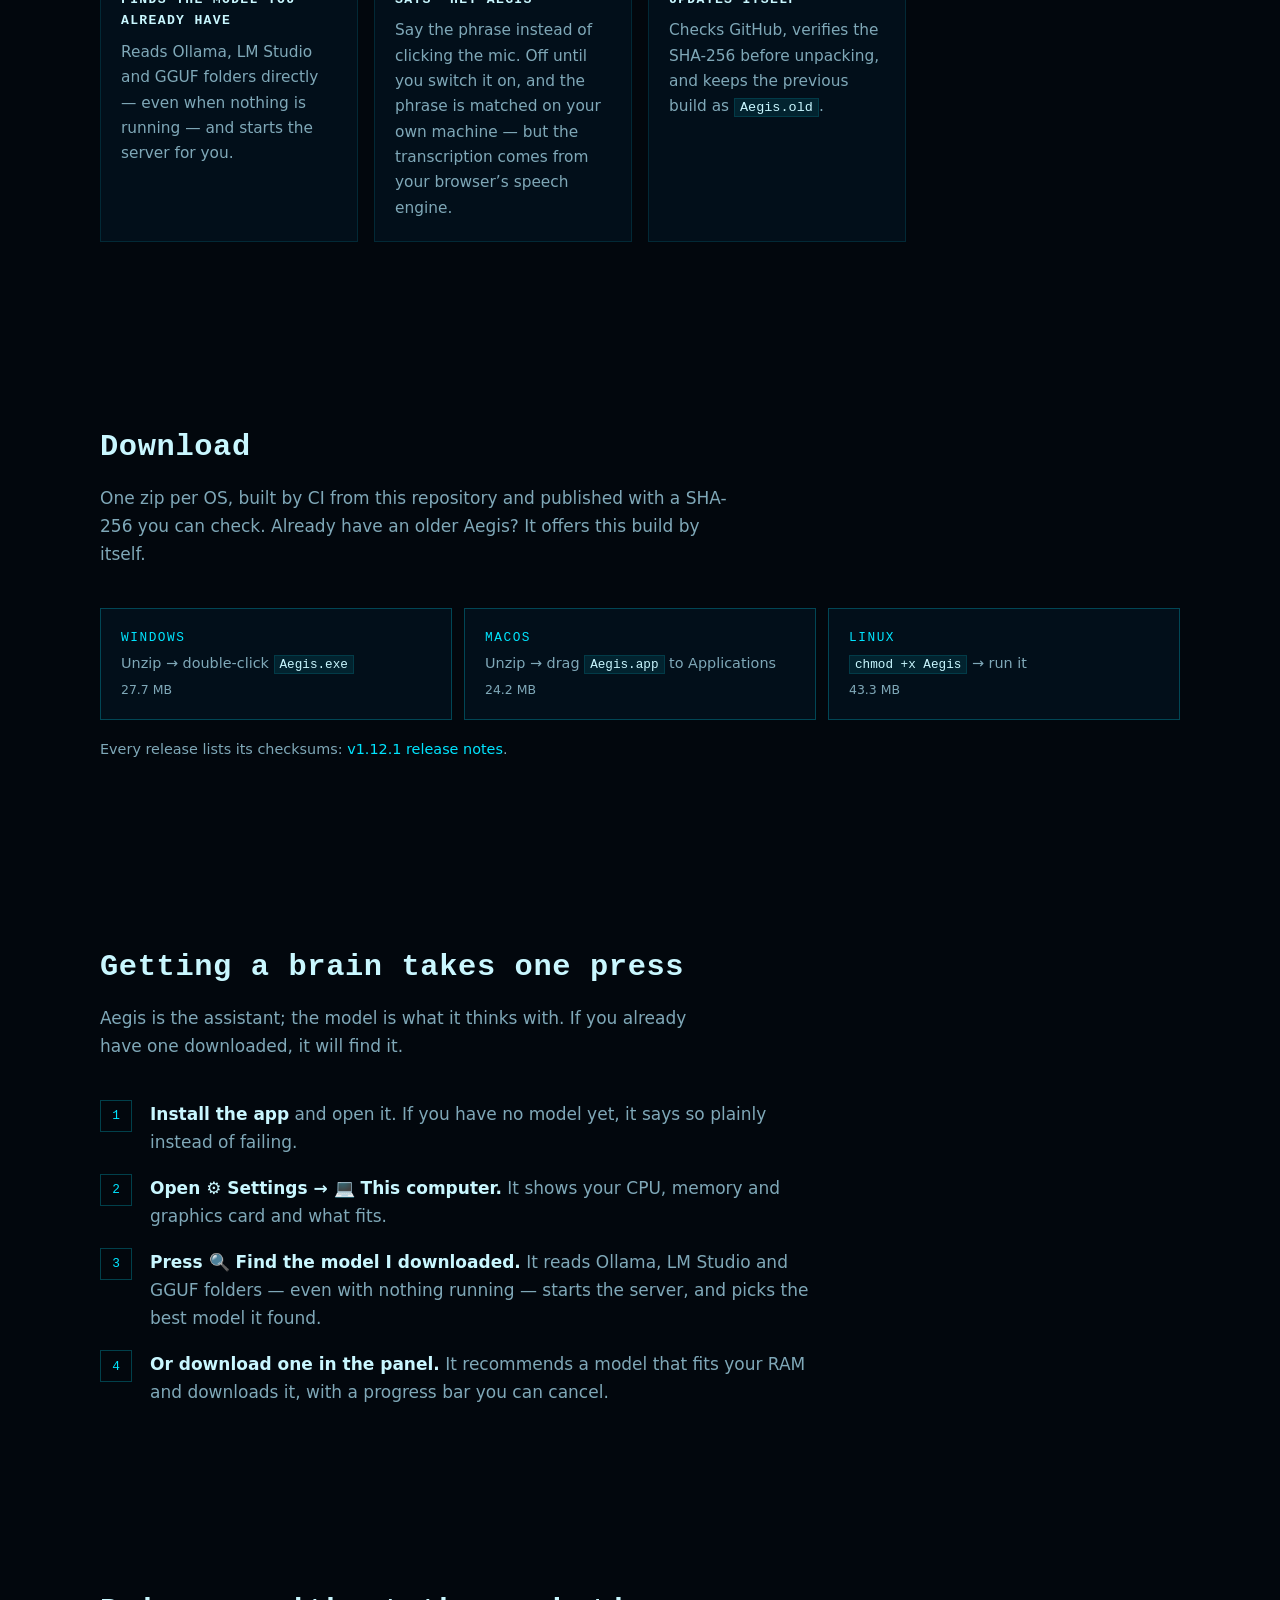
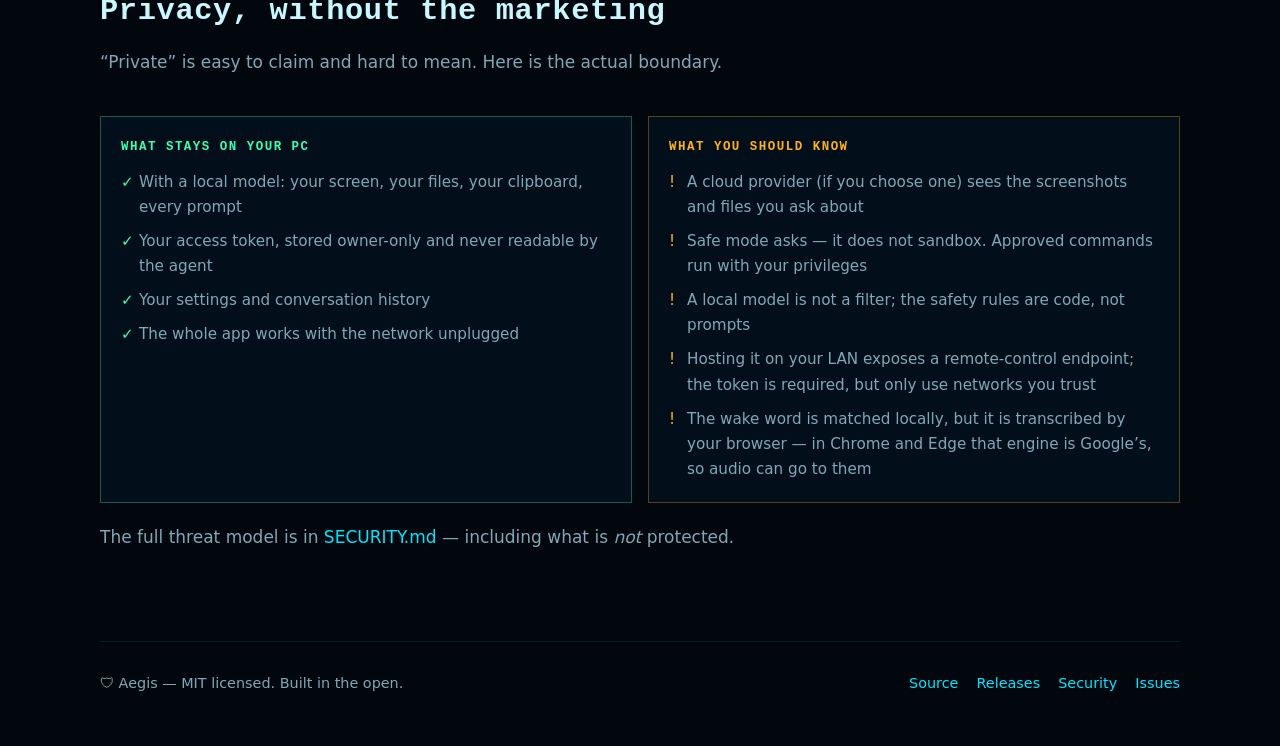
==== commit 6f73ac79: "v1.12.1: a release you can read, and an exe that always gets you in Two complaints, one build.  **"R" ====
--- a/site/index.html
+++ b/site/index.html
@@ -230,7 +230,7 @@
 
   <main>
     <section class="hero">
-      <span class="eyebrow">Open source · MIT · v1.12.0</span>
+      <span class="eyebrow">Open source · MIT · v1.12.1</span>
       <h1>An AI assistant that<br /><span class="glow">lives on your PC</span></h1>
       <p class="lede">
         Aegis sees your screen, runs commands, opens apps and answers questions —
@@ -245,7 +245,7 @@
 
       <p class="trust">
         Windows · macOS · Linux
-        <span aria-hidden="true">·</span> 533 tests
+        <span aria-hidden="true">·</span> 541 tests
         <span aria-hidden="true">·</span> runs offline
       </p>
 
@@ -296,17 +296,17 @@
         you can check. Already have an older Aegis? It offers this build by itself.
       </p>
       <div class="dl">
-        <a href="https://github.com/samuelmelkie2020-hue/Aegis/releases/download/v1.12.0/Aegis-windows.zip">
+        <a href="https://github.com/samuelmelkie2020-hue/Aegis/releases/download/v1.12.1/Aegis-windows.zip">
           <span class="os">Windows</span>
           <span class="how">Unzip → double-click <code>Aegis.exe</code></span>
           <span class="size">27.7 MB</span>
         </a>
-        <a href="https://github.com/samuelmelkie2020-hue/Aegis/releases/download/v1.12.0/Aegis-macos.zip">
+        <a href="https://github.com/samuelmelkie2020-hue/Aegis/releases/download/v1.12.1/Aegis-macos.zip">
           <span class="os">macOS</span>
           <span class="how">Unzip → drag <code>Aegis.app</code> to Applications</span>
           <span class="size">24.2 MB</span>
         </a>
-        <a href="https://github.com/samuelmelkie2020-hue/Aegis/releases/download/v1.12.0/Aegis-linux.zip">
+        <a href="https://github.com/samuelmelkie2020-hue/Aegis/releases/download/v1.12.1/Aegis-linux.zip">
           <span class="os">Linux</span>
           <span class="how"><code>chmod +x Aegis</code> → run it</span>
           <span class="size">43.3 MB</span>
@@ -314,7 +314,7 @@
       </div>
       <p style="margin-top: 18px; color: var(--muted); font-size: 0.9rem;">
         Every release lists its checksums:
-        <a href="https://github.com/samuelmelkie2020-hue/Aegis/releases/tag/v1.12.0">v1.12.0 release notes</a>.
+        <a href="https://github.com/samuelmelkie2020-hue/Aegis/releases/tag/v1.12.1">v1.12.1 release notes</a>.
       </p>
     </section>
 
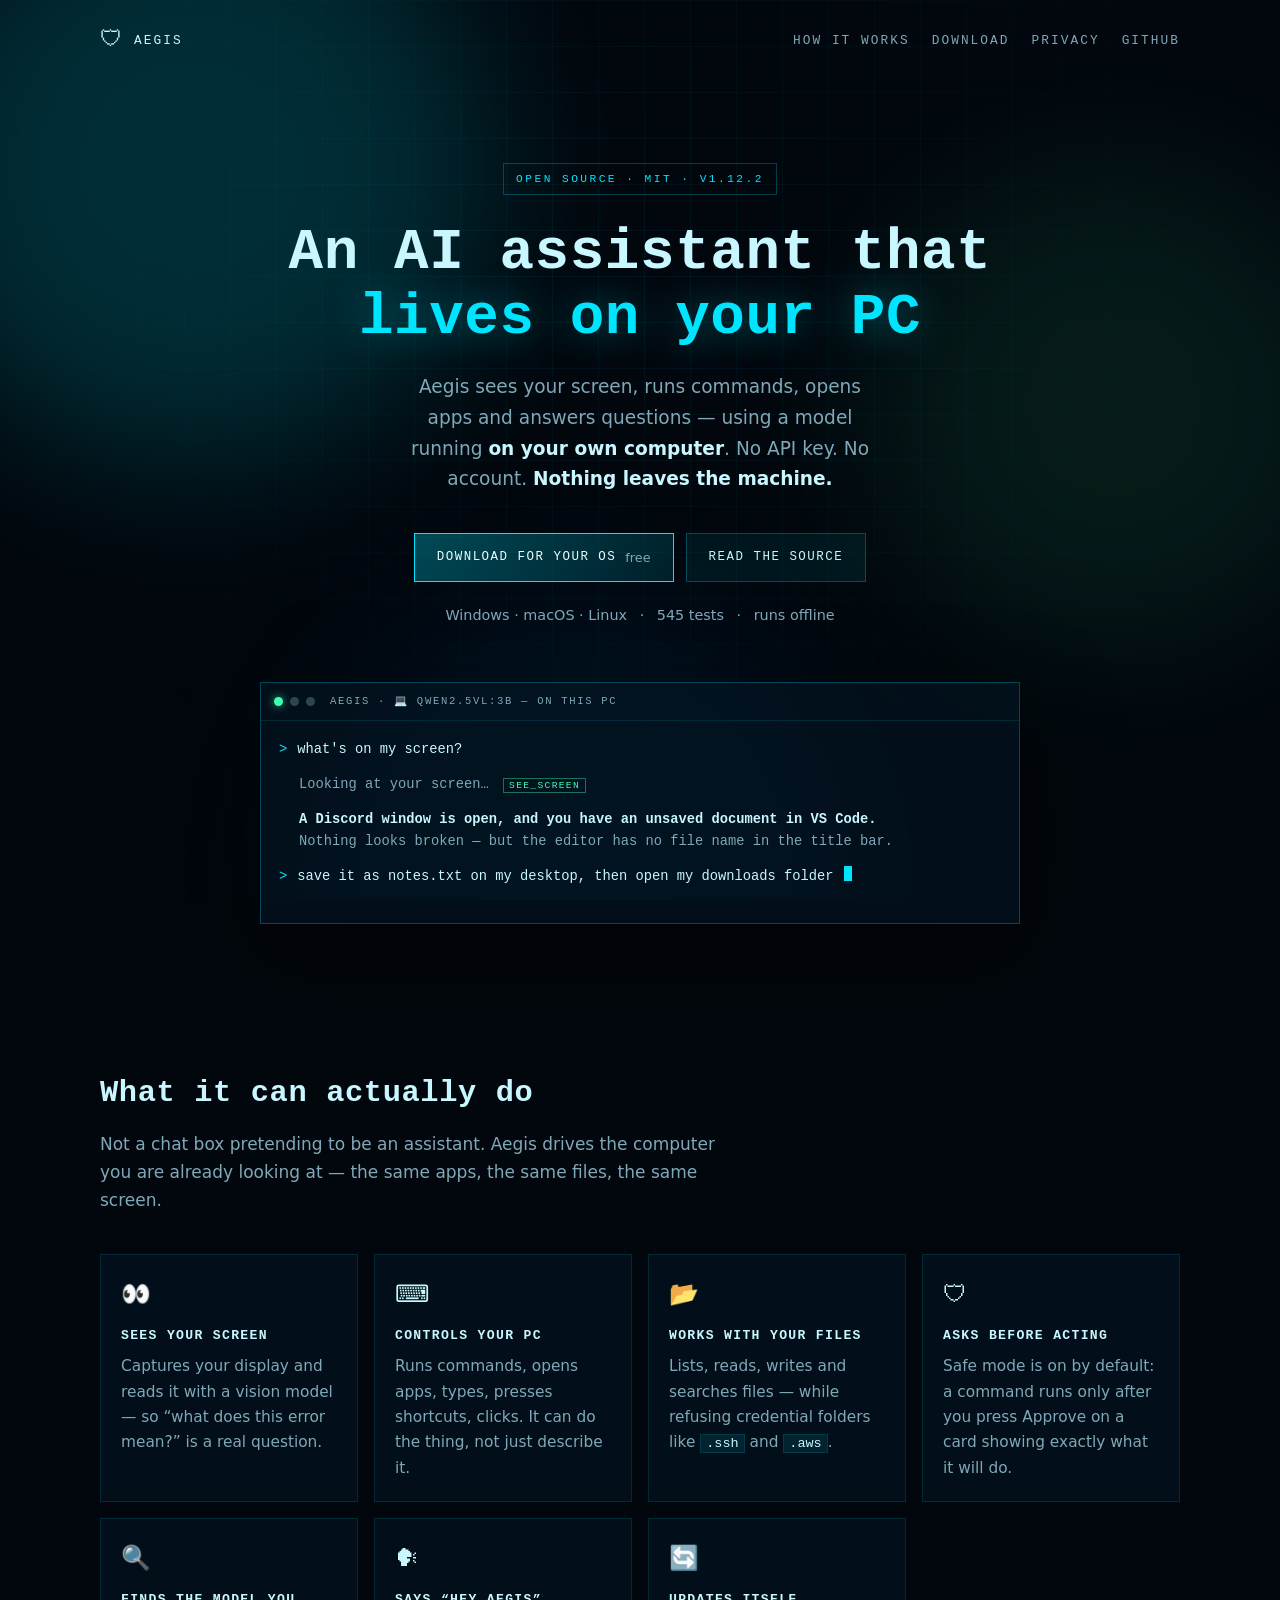
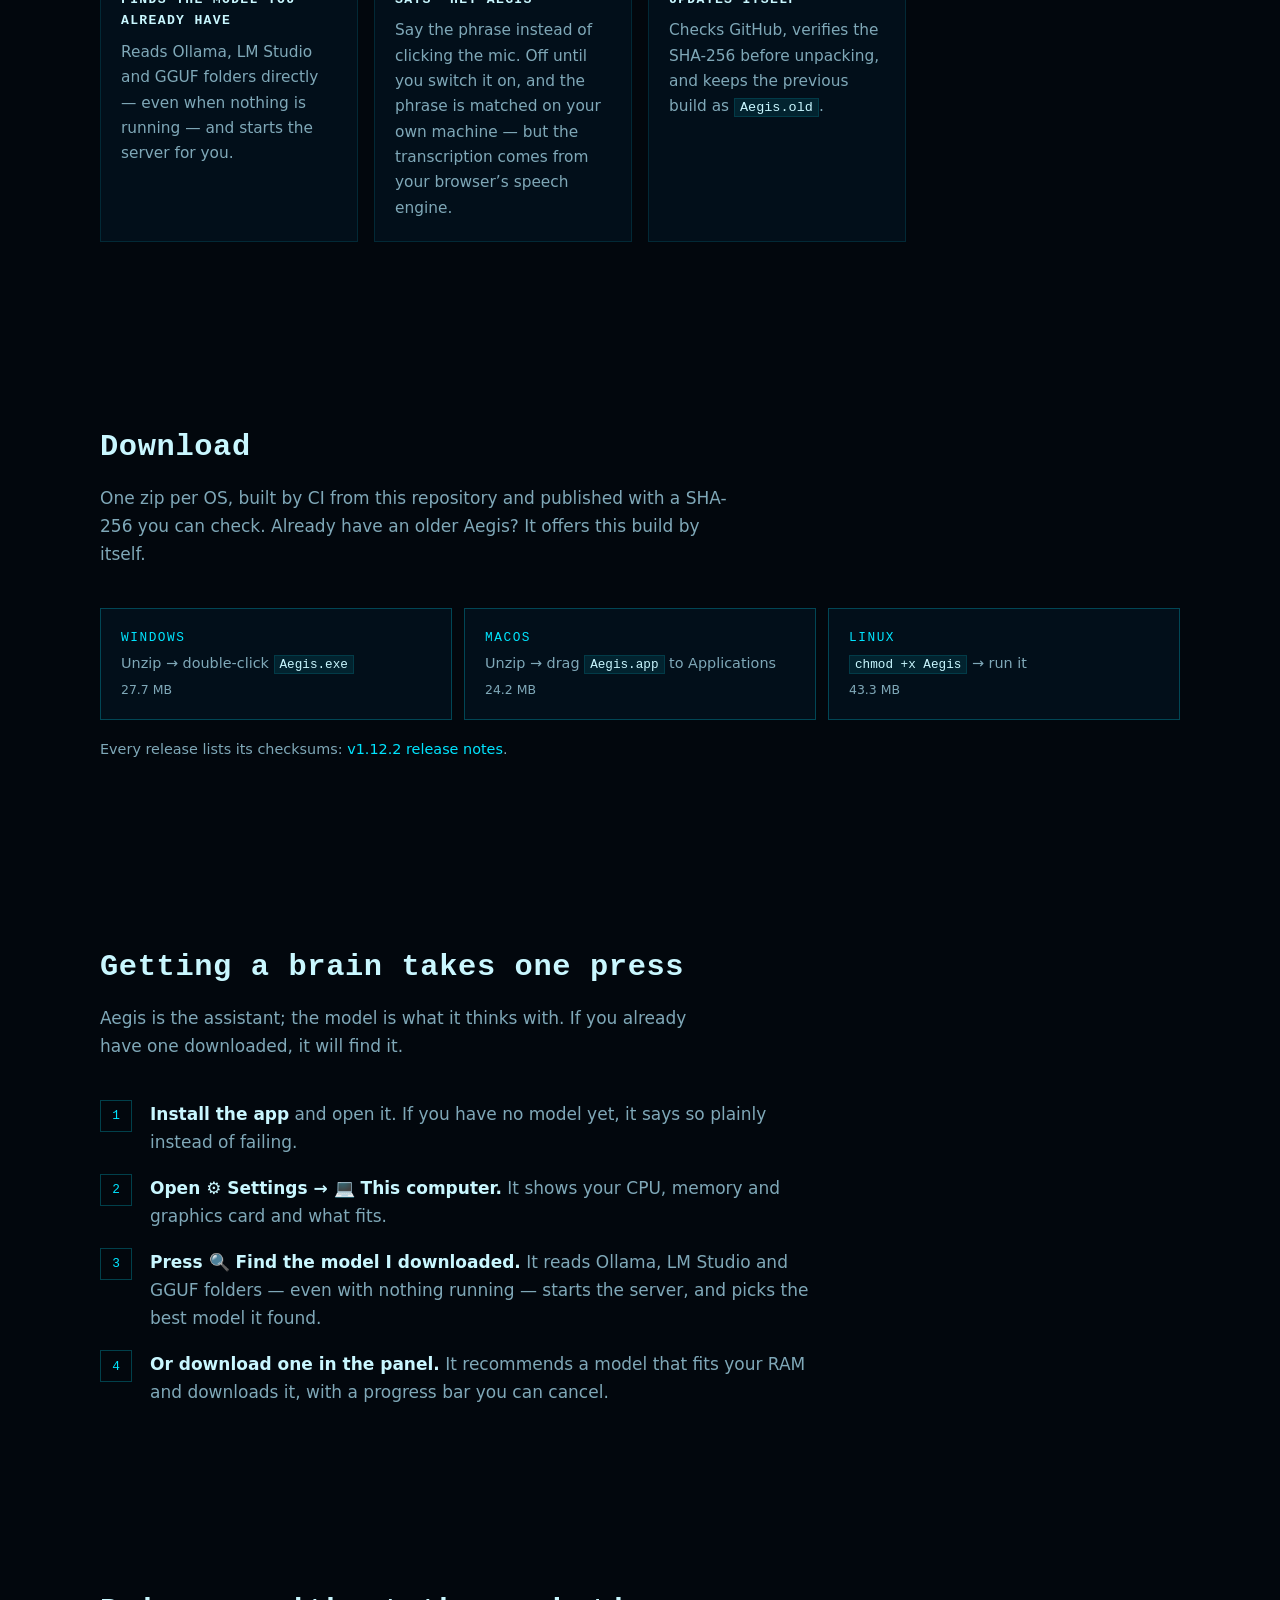
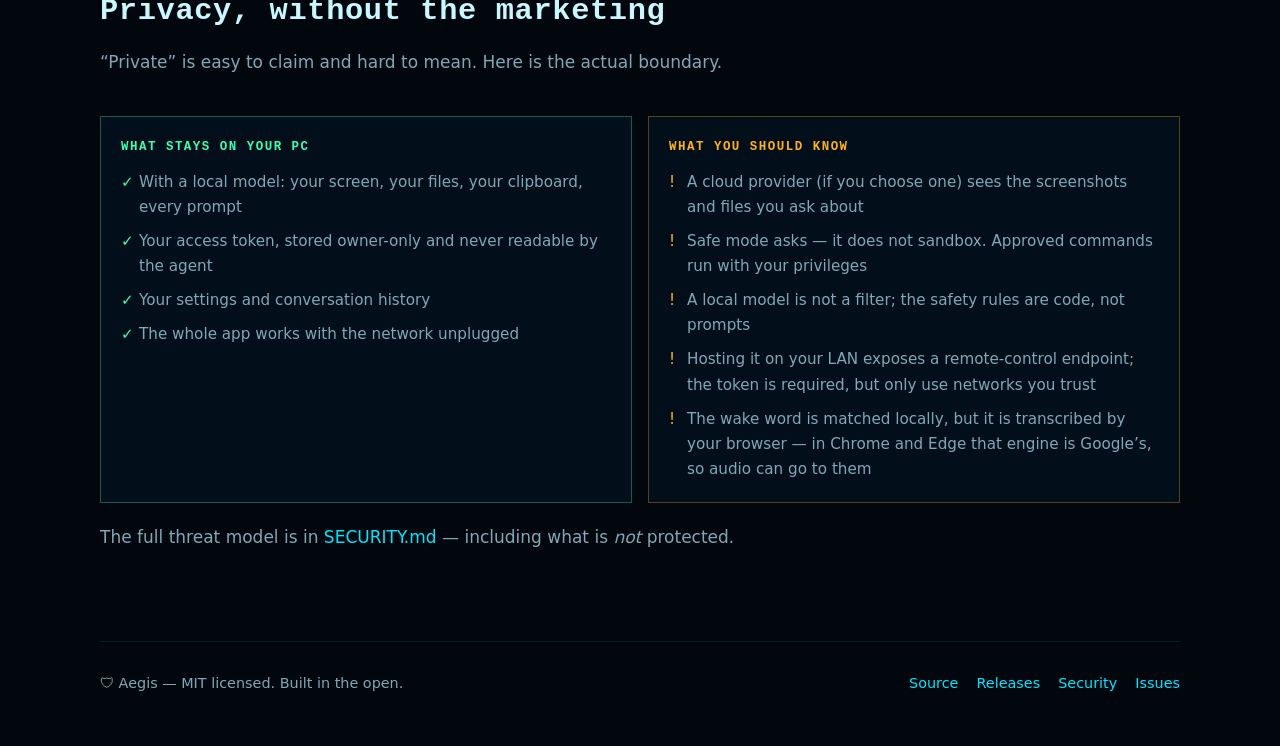
==== commit 67ce8e45: "v1.12.2: the browser fallback stops hijacking a working window The 12-second watchdog added in v1.12" ====
--- a/site/index.html
+++ b/site/index.html
@@ -230,7 +230,7 @@
 
   <main>
     <section class="hero">
-      <span class="eyebrow">Open source · MIT · v1.12.1</span>
+      <span class="eyebrow">Open source · MIT · v1.12.2</span>
       <h1>An AI assistant that<br /><span class="glow">lives on your PC</span></h1>
       <p class="lede">
         Aegis sees your screen, runs commands, opens apps and answers questions —
@@ -245,7 +245,7 @@
 
       <p class="trust">
         Windows · macOS · Linux
-        <span aria-hidden="true">·</span> 541 tests
+        <span aria-hidden="true">·</span> 545 tests
         <span aria-hidden="true">·</span> runs offline
       </p>
 
@@ -296,17 +296,17 @@
         you can check. Already have an older Aegis? It offers this build by itself.
       </p>
       <div class="dl">
-        <a href="https://github.com/samuelmelkie2020-hue/Aegis/releases/download/v1.12.1/Aegis-windows.zip">
+        <a href="https://github.com/samuelmelkie2020-hue/Aegis/releases/download/v1.12.2/Aegis-windows.zip">
           <span class="os">Windows</span>
           <span class="how">Unzip → double-click <code>Aegis.exe</code></span>
           <span class="size">27.7 MB</span>
         </a>
-        <a href="https://github.com/samuelmelkie2020-hue/Aegis/releases/download/v1.12.1/Aegis-macos.zip">
+        <a href="https://github.com/samuelmelkie2020-hue/Aegis/releases/download/v1.12.2/Aegis-macos.zip">
           <span class="os">macOS</span>
           <span class="how">Unzip → drag <code>Aegis.app</code> to Applications</span>
           <span class="size">24.2 MB</span>
         </a>
-        <a href="https://github.com/samuelmelkie2020-hue/Aegis/releases/download/v1.12.1/Aegis-linux.zip">
+        <a href="https://github.com/samuelmelkie2020-hue/Aegis/releases/download/v1.12.2/Aegis-linux.zip">
           <span class="os">Linux</span>
           <span class="how"><code>chmod +x Aegis</code> → run it</span>
           <span class="size">43.3 MB</span>
@@ -314,7 +314,7 @@
       </div>
       <p style="margin-top: 18px; color: var(--muted); font-size: 0.9rem;">
         Every release lists its checksums:
-        <a href="https://github.com/samuelmelkie2020-hue/Aegis/releases/tag/v1.12.1">v1.12.1 release notes</a>.
+        <a href="https://github.com/samuelmelkie2020-hue/Aegis/releases/tag/v1.12.2">v1.12.2 release notes</a>.
       </p>
     </section>
 
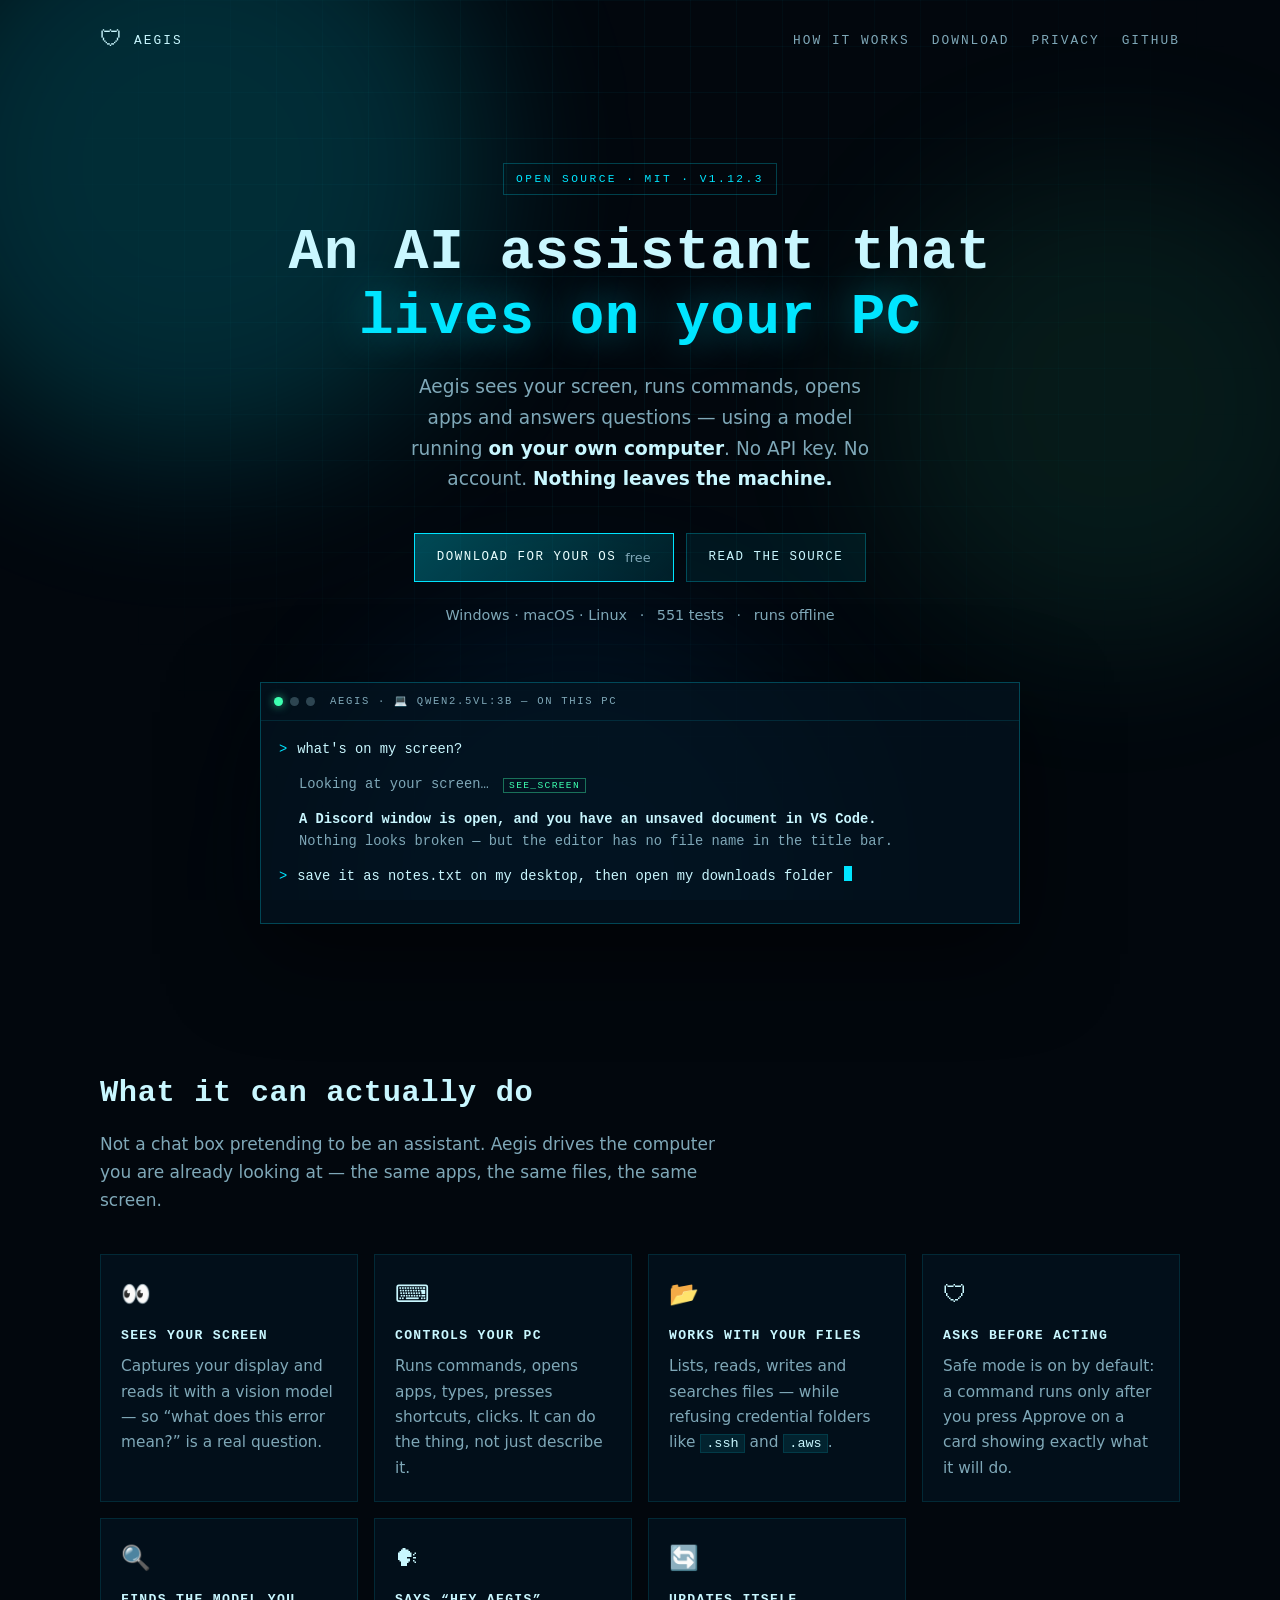
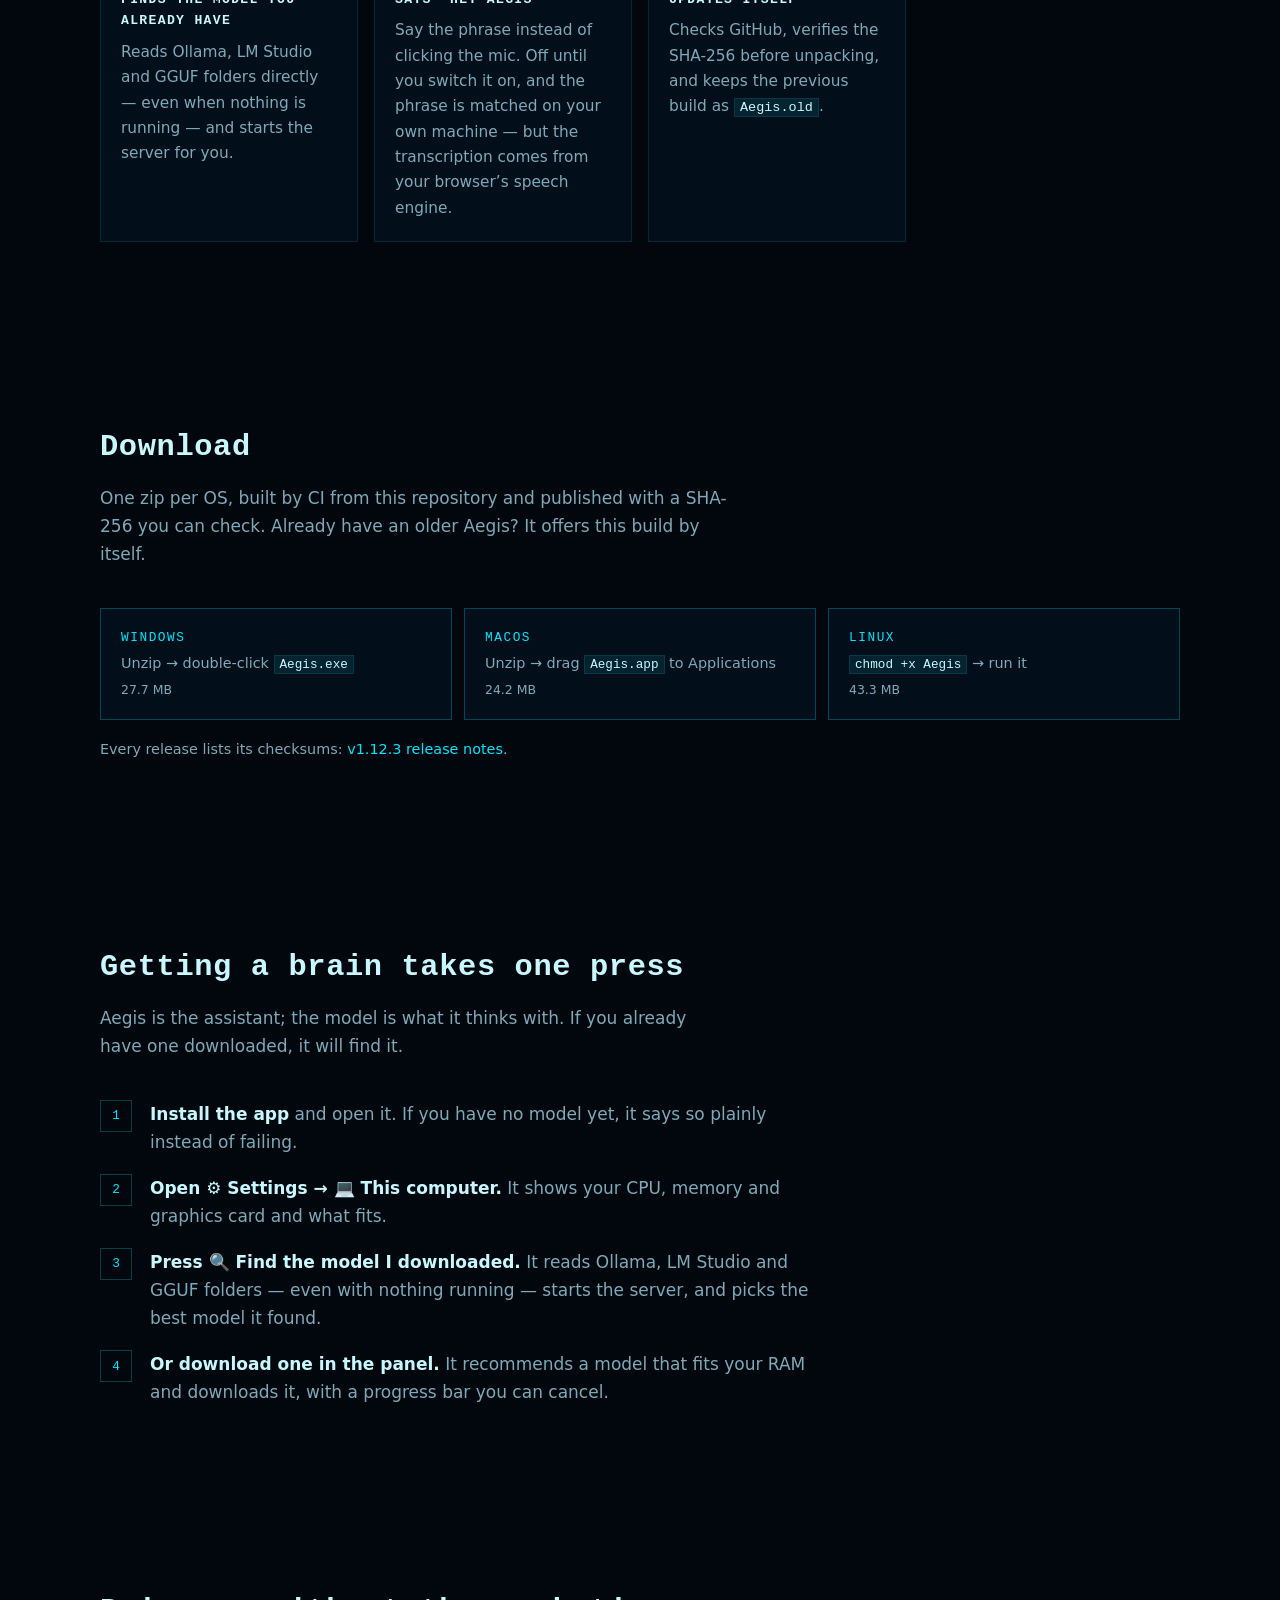
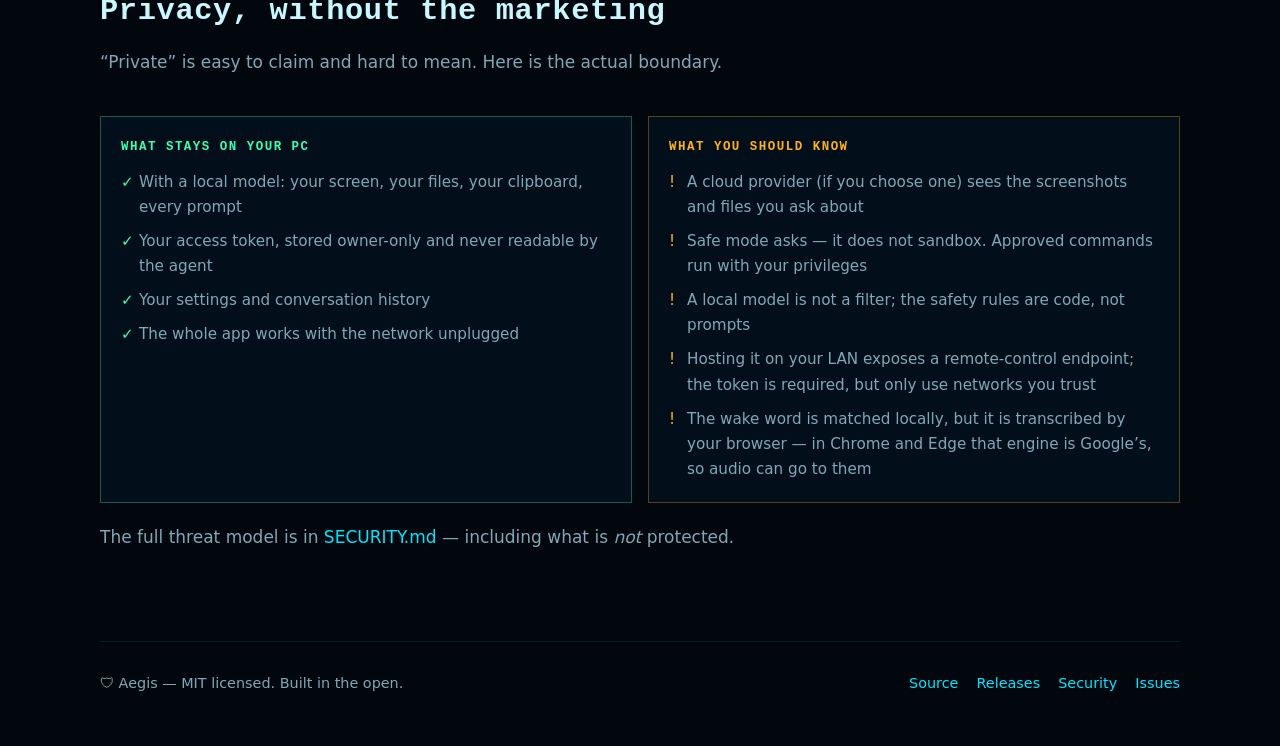
==== commit 2b41a5c6: "v1.12.3: when the window will not open, get an answer instead of a mystery "Still won't open" is not" ====
--- a/site/index.html
+++ b/site/index.html
@@ -230,7 +230,7 @@
 
   <main>
     <section class="hero">
-      <span class="eyebrow">Open source · MIT · v1.12.2</span>
+      <span class="eyebrow">Open source · MIT · v1.12.3</span>
       <h1>An AI assistant that<br /><span class="glow">lives on your PC</span></h1>
       <p class="lede">
         Aegis sees your screen, runs commands, opens apps and answers questions —
@@ -245,7 +245,7 @@
 
       <p class="trust">
         Windows · macOS · Linux
-        <span aria-hidden="true">·</span> 545 tests
+        <span aria-hidden="true">·</span> 551 tests
         <span aria-hidden="true">·</span> runs offline
       </p>
 
@@ -296,17 +296,17 @@
         you can check. Already have an older Aegis? It offers this build by itself.
       </p>
       <div class="dl">
-        <a href="https://github.com/samuelmelkie2020-hue/Aegis/releases/download/v1.12.2/Aegis-windows.zip">
+        <a href="https://github.com/samuelmelkie2020-hue/Aegis/releases/download/v1.12.3/Aegis-windows.zip">
           <span class="os">Windows</span>
           <span class="how">Unzip → double-click <code>Aegis.exe</code></span>
           <span class="size">27.7 MB</span>
         </a>
-        <a href="https://github.com/samuelmelkie2020-hue/Aegis/releases/download/v1.12.2/Aegis-macos.zip">
+        <a href="https://github.com/samuelmelkie2020-hue/Aegis/releases/download/v1.12.3/Aegis-macos.zip">
           <span class="os">macOS</span>
           <span class="how">Unzip → drag <code>Aegis.app</code> to Applications</span>
           <span class="size">24.2 MB</span>
         </a>
-        <a href="https://github.com/samuelmelkie2020-hue/Aegis/releases/download/v1.12.2/Aegis-linux.zip">
+        <a href="https://github.com/samuelmelkie2020-hue/Aegis/releases/download/v1.12.3/Aegis-linux.zip">
           <span class="os">Linux</span>
           <span class="how"><code>chmod +x Aegis</code> → run it</span>
           <span class="size">43.3 MB</span>
@@ -314,7 +314,7 @@
       </div>
       <p style="margin-top: 18px; color: var(--muted); font-size: 0.9rem;">
         Every release lists its checksums:
-        <a href="https://github.com/samuelmelkie2020-hue/Aegis/releases/tag/v1.12.2">v1.12.2 release notes</a>.
+        <a href="https://github.com/samuelmelkie2020-hue/Aegis/releases/tag/v1.12.3">v1.12.3 release notes</a>.
       </p>
     </section>
 
